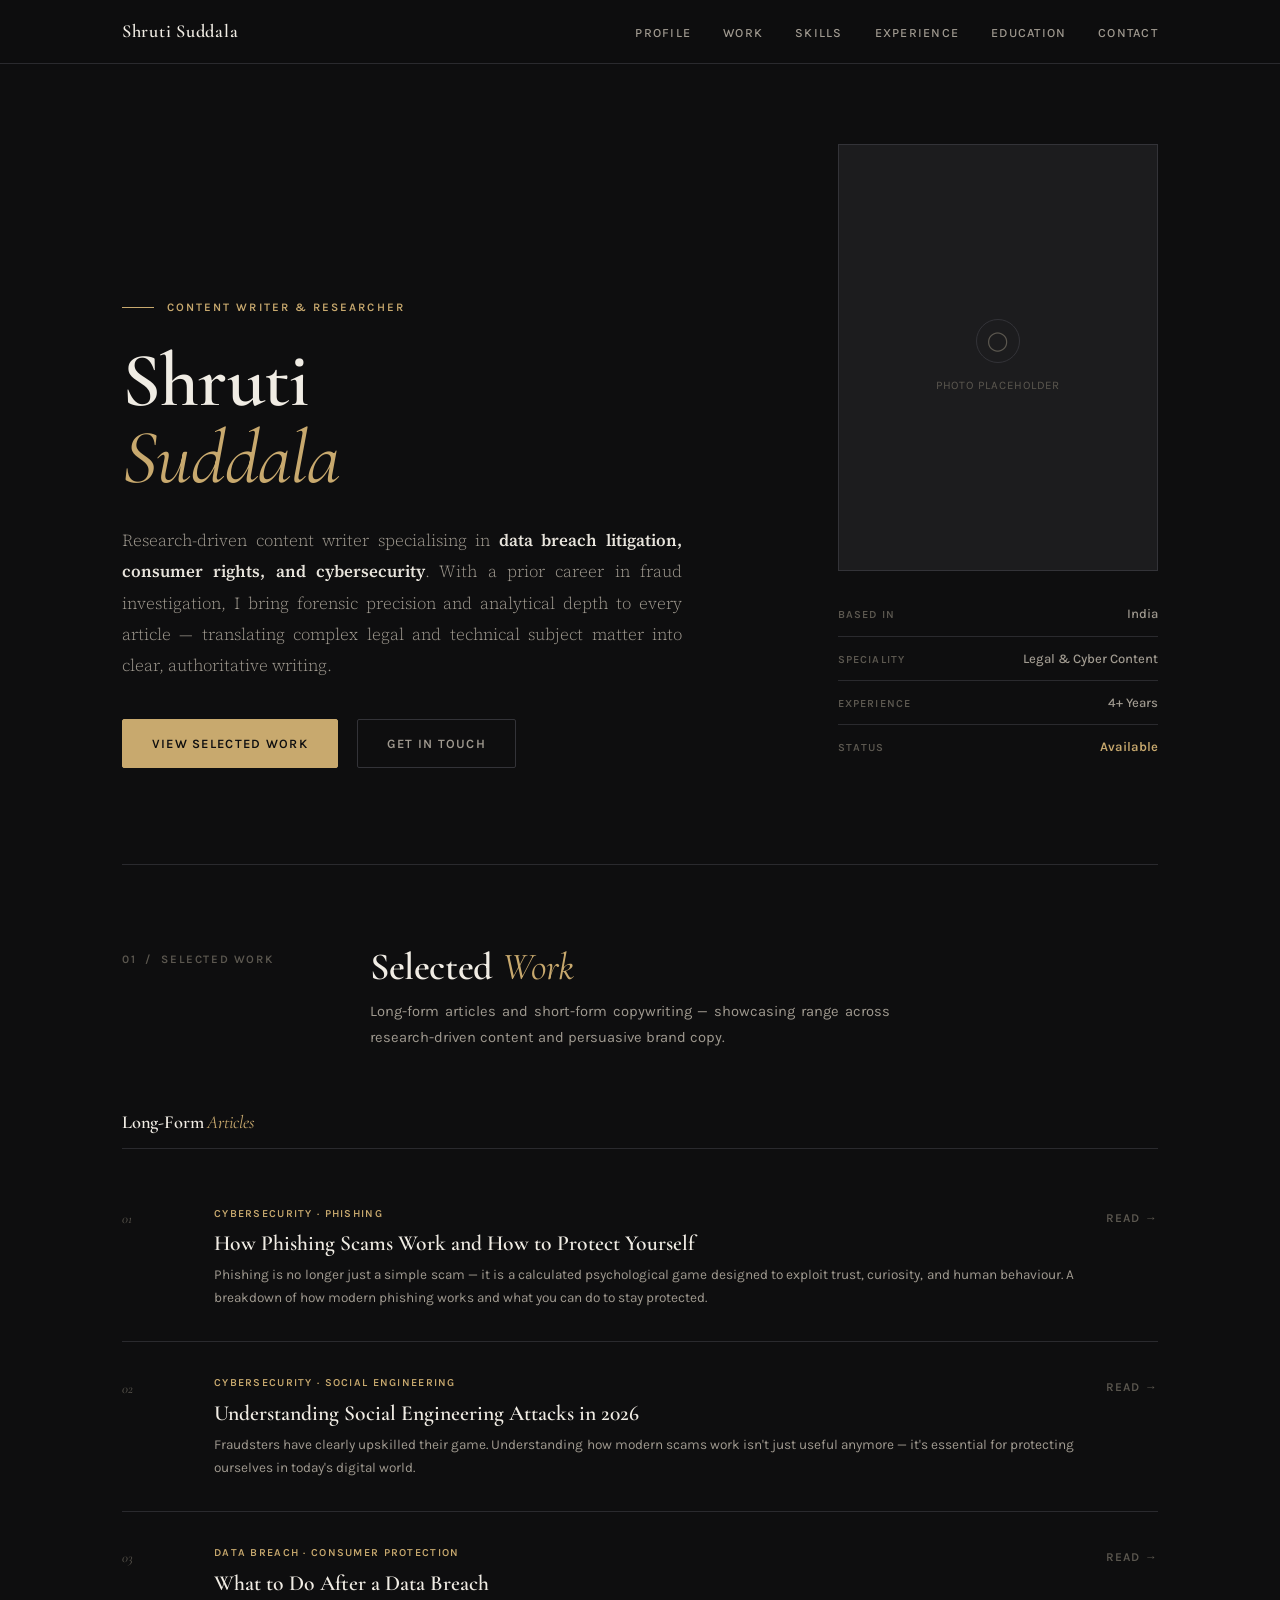
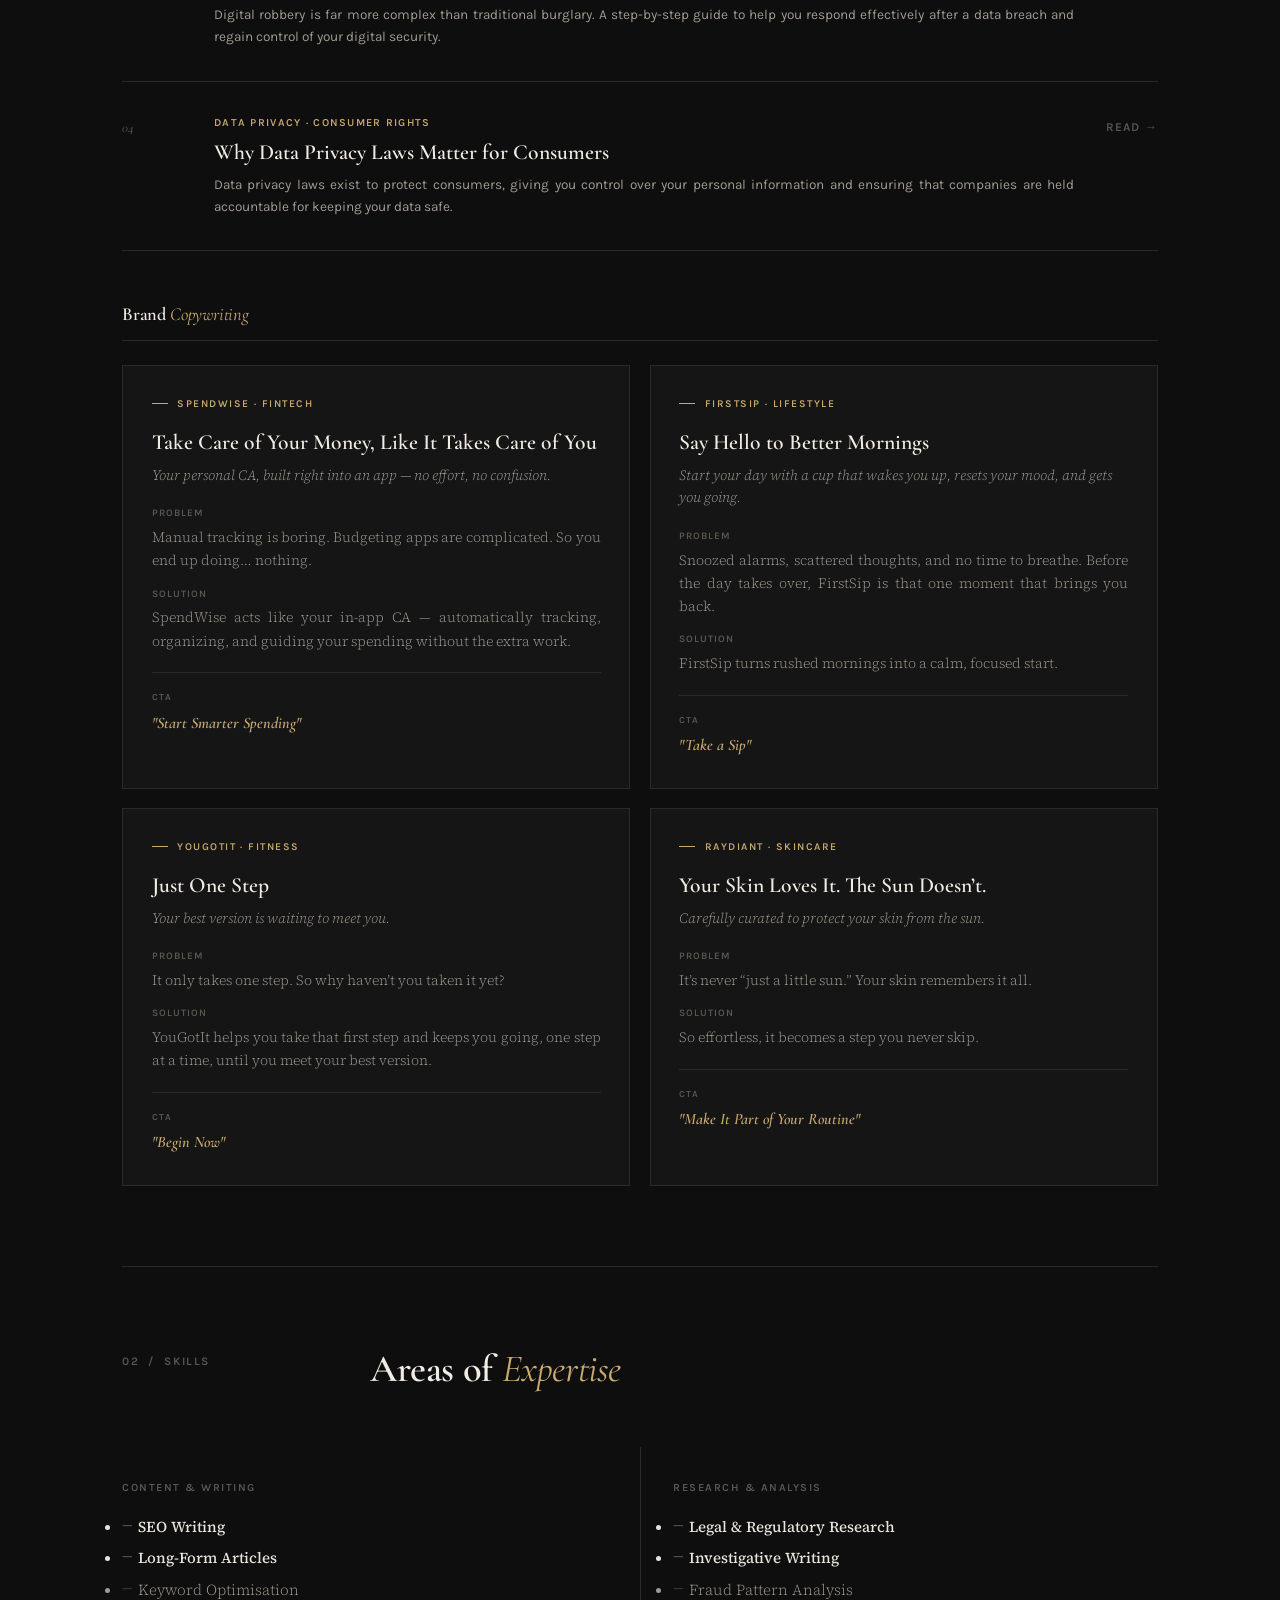
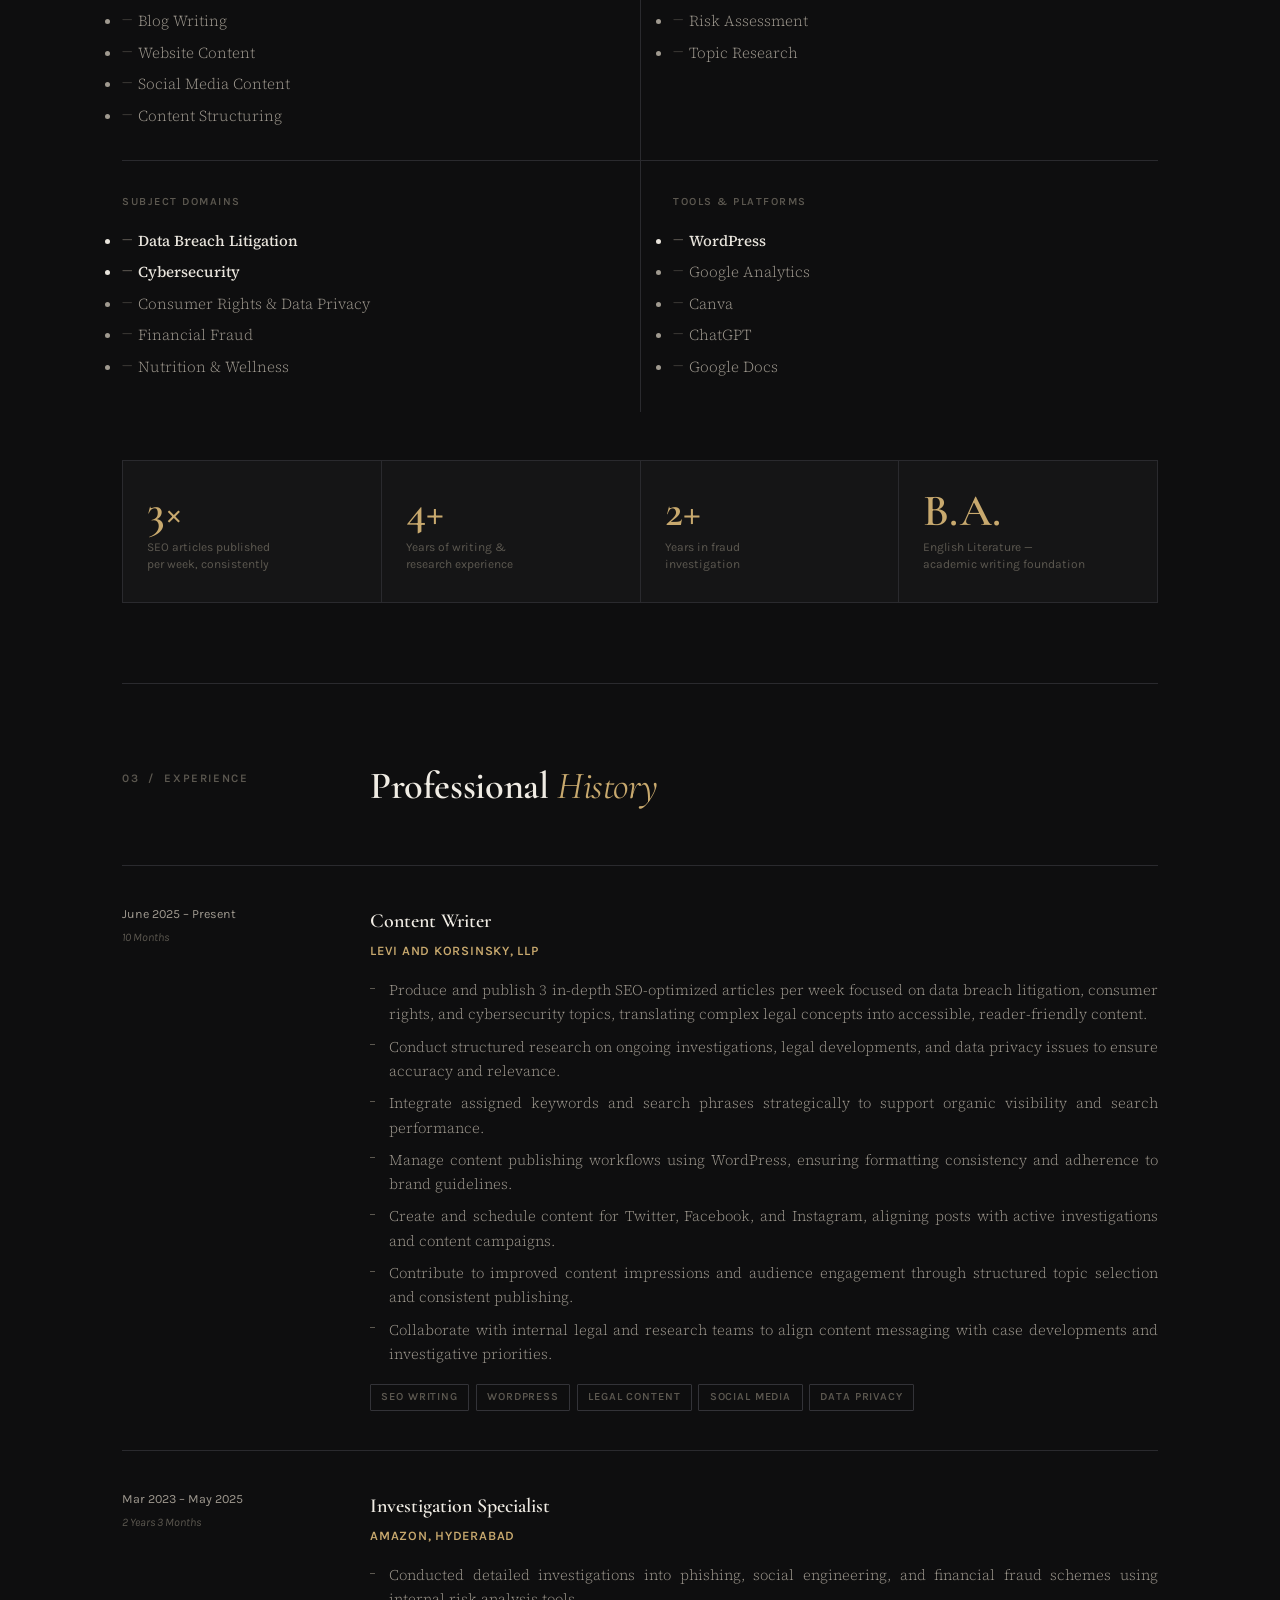
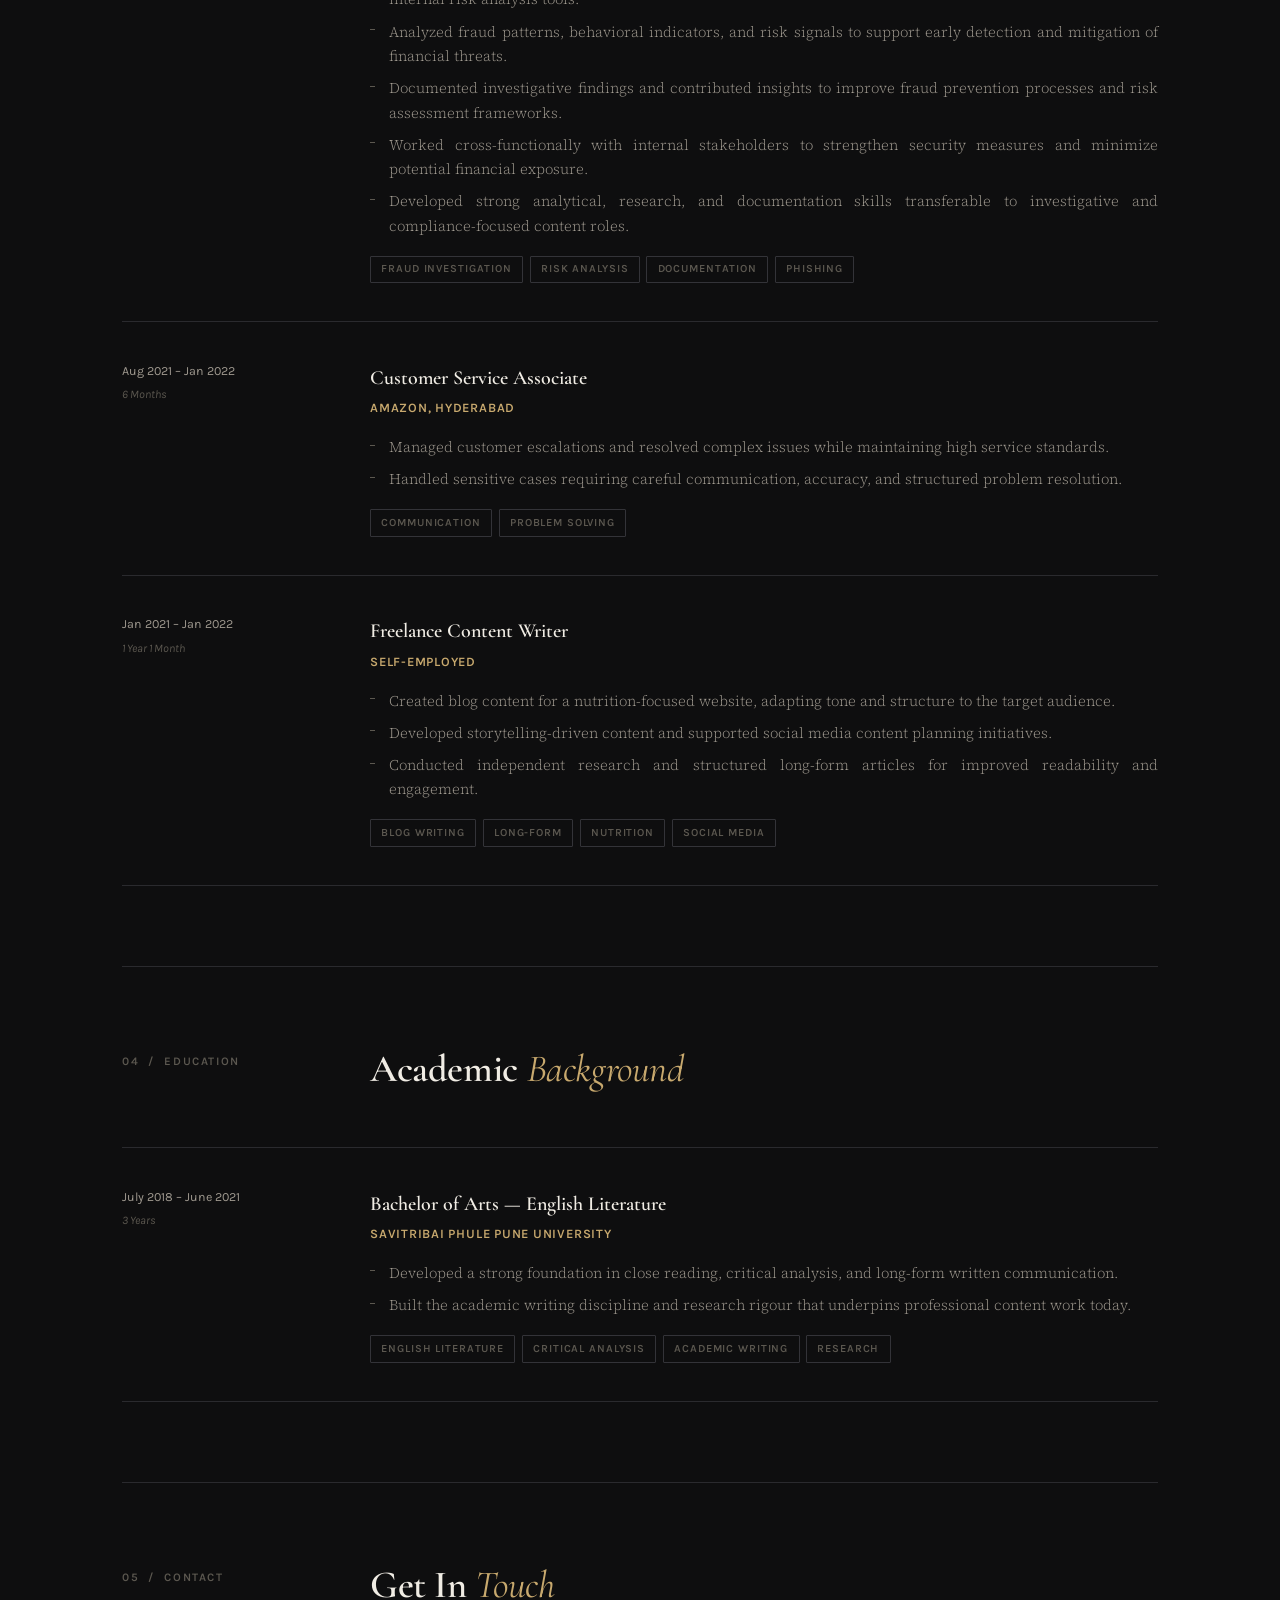
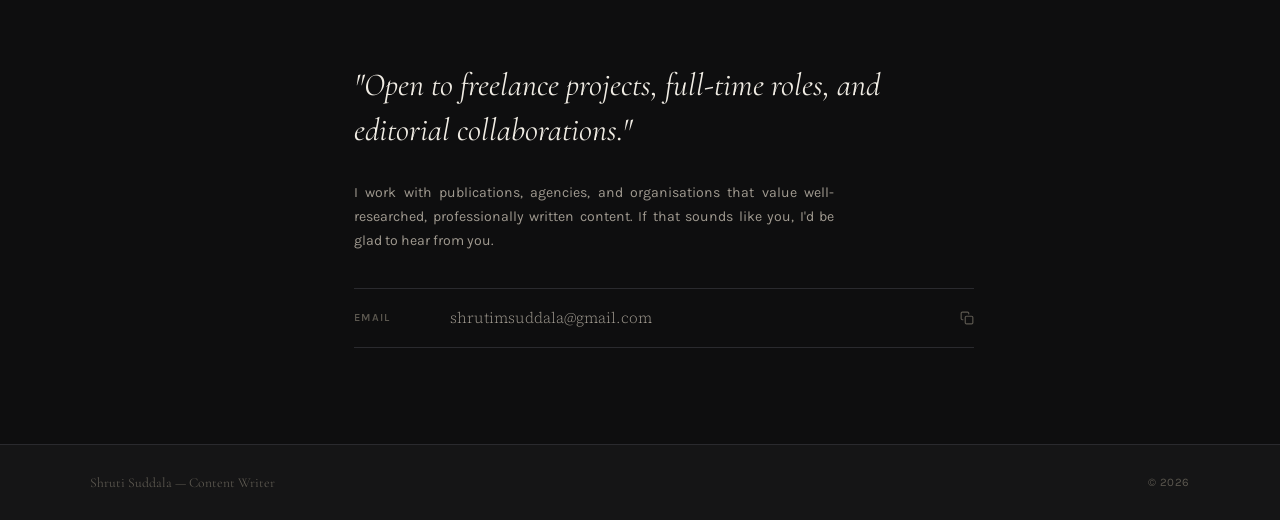
==== index.html @ 89ff1a02 "mobile version errors corrected!" ====
<!DOCTYPE html>
<html lang="en">
<head>
  <meta charset="UTF-8" />
  <meta name="viewport" content="width=device-width, initial-scale=1.0"/>
  <title>Shruti Suddala — Content Writer &amp; Researcher</title>
  <meta name="description" content="Portfolio of Shruti Suddala — research-driven content writer specialising in data breach litigation, consumer rights, and cybersecurity. SEO-optimised articles, investigative writing, and legal content."/>
  <meta property="og:title" content="Shruti Suddala — Content Writer &amp; Researcher"/>
  <meta property="og:description" content="Research-driven content writer specialising in data breach litigation, consumer rights, and cybersecurity. Explore published articles and professional experience."/>
  <meta property="og:type" content="website"/>
  <meta property="og:url" content="https://shrutimsuddala.github.io/"/>
  <meta name="twitter:card" content="summary"/>
  <meta name="twitter:title" content="Shruti Suddala — Content Writer &amp; Researcher"/>
  <meta name="twitter:description" content="Research-driven content writer specialising in data breach litigation, consumer rights, and cybersecurity."/>
  <link rel="icon" href="data:image/svg+xml,<svg xmlns='http://www.w3.org/2000/svg' viewBox='0 0 100 100'><text y='.9em' font-size='90'>S</text></svg>"/>
  <link href="https://fonts.googleapis.com/css2?family=Cormorant+Garamond:ital,wght@0,400;0,500;0,600;0,700;1,400;1,600&family=Source+Serif+4:ital,opsz,wght@0,8..60,300;0,8..60,400;0,8..60,600;1,8..60,300;1,8..60,400&family=Karla:wght@400;500;600&display=swap" rel="stylesheet"/>
  <style>
    :root {
      --bg:        #0e0e0f;
      --surface:   #151516;
      --surface2:  #1c1c1e;
      --rule:      #2a2a2e;
      --rule-lt:   #333338;
      --ink:       #e8e4dc;
      --ink-mid:   #a09a90;
      --ink-dim:   #5c5850;
      --white:     #f0ece4;
      --accent:    #c8a96e;
      --accent-dk: #3a2e1a;
    }

    *, *::before, *::after { box-sizing: border-box; margin: 0; padding: 0; }
    html { scroll-behavior: smooth; }

    body {
      font-family: 'Source Serif 4', Georgia, serif;
      background: var(--bg);
      color: var(--ink);
      line-height: 1.7;
      -webkit-font-smoothing: antialiased;
    }

    /* ── NAV ── */
    nav {
      position: fixed; top: 0; left: 0; right: 0; z-index: 100;
      background: rgba(14,14,15,0.94);
      backdrop-filter: blur(8px);
      border-bottom: 1px solid var(--rule);
    }
    .nav-inner {
      max-width: 1100px; margin: 0 auto;
      display: flex; justify-content: space-between; align-items: center;
      padding: 1rem 2rem;
    }
    .nav-logo {
      font-family: 'Cormorant Garamond', serif;
      font-size: 1.15rem; font-weight: 600; letter-spacing: 0.04em;
      color: var(--white); text-decoration: none;
    }
    .nav-links { display: flex; gap: 2rem; list-style: none; }
    .nav-links a {
      font-family: 'Karla', sans-serif;
      font-size: 0.78rem; font-weight: 500; letter-spacing: 0.1em;
      text-transform: uppercase; color: var(--ink-mid);
      text-decoration: none; transition: color 0.2s;
    }
    .nav-links a:hover { color: var(--accent); }

    /* ── HAMBURGER ── */
    .nav-hamburger {
      display: none;
      flex-direction: column; justify-content: center; gap: 5px;
      width: 36px; height: 36px; cursor: pointer;
      background: none; border: none; padding: 4px;
    }
    .nav-hamburger span {
      display: block; width: 22px; height: 1.5px;
      background: var(--ink-mid); transition: all 0.3s ease;
      transform-origin: center;
    }
    .nav-hamburger.open span:nth-child(1) { transform: translateY(6.5px) rotate(45deg); background: var(--accent); }
    .nav-hamburger.open span:nth-child(2) { opacity: 0; transform: scaleX(0); }
    .nav-hamburger.open span:nth-child(3) { transform: translateY(-6.5px) rotate(-45deg); background: var(--accent); }

    /* ── MOBILE MENU OVERLAY ── */
    .mobile-menu {
      display: none;
      position: fixed; top: 0; left: 0; right: 0; bottom: 0;
      z-index: 99;
      background: rgba(14,14,15,0.98);
      backdrop-filter: blur(12px);
      flex-direction: column; justify-content: center; align-items: center;
      gap: 0;
      opacity: 0; pointer-events: none;
      transition: opacity 0.3s ease;
    }
    .mobile-menu.open {
      opacity: 1; pointer-events: all;
    }
    .mobile-menu a {
      font-family: 'Cormorant Garamond', serif;
      font-size: 2.2rem; font-weight: 600; letter-spacing: -0.01em;
      color: var(--ink-mid); text-decoration: none;
      padding: 0.6rem 2rem;
      transition: color 0.2s;
      border-bottom: 1px solid var(--rule);
      width: 100%; text-align: center;
    }
    .mobile-menu a:first-child { border-top: 1px solid var(--rule); }
    .mobile-menu a em { font-style: italic; font-weight: 400; color: var(--accent); }
    .mobile-menu a:hover, .mobile-menu a:active { color: var(--white); }

    /* ── PAGE WRAP ── */
    .page-wrap { max-width: 1100px; margin: 0 auto; padding: 0 2rem; }

    /* ── HERO ── */
    #profile { padding: 9rem 0 6rem; border-bottom: 1px solid var(--rule); }
    .hero-grid {
      display: grid; grid-template-columns: 1fr 320px;
      gap: 5rem; align-items: end;
    }
    .hero-kicker {
      font-family: 'Karla', sans-serif;
      font-size: 0.72rem; font-weight: 600; letter-spacing: 0.18em;
      text-transform: uppercase; color: var(--accent);
      display: flex; align-items: center; gap: 0.8rem;
      margin-bottom: 1.6rem;
    }
    .hero-kicker::before {
      content: ''; display: block; width: 32px; height: 1px; background: var(--accent);
    }
    .hero-name {
      font-family: 'Cormorant Garamond', serif;
      font-size: clamp(3.2rem, 6vw, 6rem);
      font-weight: 600; line-height: 1.0; letter-spacing: -0.01em;
      color: var(--white); margin-bottom: 1.8rem;
    }
    .hero-name em { font-style: italic; font-weight: 400; color: var(--accent); }
    .hero-summary {
      font-size: 1.05rem; line-height: 1.85;
      color: var(--ink-mid); max-width: 560px;
      margin-bottom: 2.4rem; font-weight: 300;
      text-align: justify;
    }
    .hero-summary strong { font-weight: 600; color: var(--ink); }
    .hero-actions { display: flex; gap: 1.2rem; flex-wrap: wrap; }
    .btn {
      font-family: 'Karla', sans-serif;
      font-size: 0.8rem; font-weight: 600; letter-spacing: 0.1em;
      text-transform: uppercase; text-decoration: none;
      padding: 0.8rem 1.8rem; border-radius: 2px;
      transition: all 0.2s; display: inline-block;
    }
    .btn-primary { background: var(--accent); color: #0e0e0f; border: 1px solid var(--accent); }
    .btn-primary:hover { background: #d4b87a; border-color: #d4b87a; }
    .btn-ghost { background: transparent; color: var(--ink-mid); border: 1px solid var(--rule-lt); }
    .btn-ghost:hover { border-color: var(--ink-mid); color: var(--white); }

    /* Hero aside */
    .profile-photo-box {
      width: 100%; aspect-ratio: 3/4;
      background: var(--surface2); border: 1px solid var(--rule-lt);
      display: flex; flex-direction: column;
      align-items: center; justify-content: center; gap: 0.8rem;
      color: var(--ink-dim); font-family: 'Karla', sans-serif;
      font-size: 0.72rem; letter-spacing: 0.08em; text-transform: uppercase;
      margin-bottom: 1.4rem;
    }
    .photo-icon {
      width: 44px; height: 44px;
      border: 1px solid var(--rule-lt); border-radius: 50%;
      display: flex; align-items: center; justify-content: center;
      font-size: 1.2rem; color: var(--ink-dim);
    }
    .profile-meta { display: flex; flex-direction: column; }
    .meta-row {
      display: flex; justify-content: space-between; align-items: baseline; gap: 1rem;
      padding: 0.65rem 0; border-bottom: 1px solid var(--rule);
      font-family: 'Karla', sans-serif;
    }
    .meta-row:last-child { border-bottom: none; }
    .meta-label { font-size: 0.68rem; font-weight: 600; letter-spacing: 0.1em; text-transform: uppercase; color: var(--ink-dim); }
    .meta-value { font-size: 0.82rem; color: var(--ink-mid); font-weight: 500; }
    .meta-available { color: var(--accent); font-weight: 600; }

    /* ── SECTION COMMONS ── */
    .section-wrap { padding: 5rem 0; border-bottom: 1px solid var(--rule); }
    .section-header {
      display: grid; grid-template-columns: 200px 1fr;
      gap: 3rem; margin-bottom: 3.5rem;
    }
    .section-num {
      font-family: 'Karla', sans-serif;
      font-size: 0.72rem; font-weight: 600; letter-spacing: 0.14em;
      text-transform: uppercase; color: var(--ink-dim); padding-top: 0.3rem;
    }
    .section-title {
      font-family: 'Cormorant Garamond', serif;
      font-size: clamp(1.8rem, 3vw, 2.6rem);
      font-weight: 600; line-height: 1.15;
      color: var(--white); letter-spacing: -0.01em;
    }
    .section-title em { font-style: italic; font-weight: 400; color: var(--accent); }
    .section-intro {
      font-family: 'Karla', sans-serif;
      font-size: 0.92rem; color: var(--ink-mid);
      line-height: 1.75; max-width: 520px; margin-top: 0.6rem;
      text-align: justify;
    }

    /* ── ARTICLES ── */
    .articles-list { display: flex; flex-direction: column; }
    .article-item {
      display: grid; grid-template-columns: 60px 1fr auto;
      gap: 0 2rem; align-items: start;
      padding: 2rem 0; border-bottom: 1px solid var(--rule);
      text-decoration: none; color: inherit;
      position: relative;
    }
    .article-item::before {
      content: ''; position: absolute; left: -1rem; top: 0; bottom: 0; width: 2px;
      background: var(--accent); transform: scaleY(0); transform-origin: top;
      transition: transform 0.25s ease;
    }
    .article-item:hover::before { transform: scaleY(1); }
    .article-item:first-child { border-top: none; }
    .article-item:hover .article-title { color: var(--accent); }
    .article-num {
      font-family: 'Cormorant Garamond', serif;
      font-size: 0.85rem; color: var(--ink-dim); font-style: italic; padding-top: 0.15rem;
    }
    .article-tag {
      font-family: 'Karla', sans-serif;
      font-size: 0.67rem; font-weight: 600; letter-spacing: 0.12em;
      text-transform: uppercase; color: var(--accent); margin-bottom: 0.4rem;
    }
    .article-title {
      font-family: 'Cormorant Garamond', serif;
      font-size: 1.35rem; font-weight: 600; line-height: 1.3;
      color: var(--white); margin-bottom: 0.45rem; transition: color 0.2s;
    }
    .article-desc {
      font-family: 'Karla', sans-serif;
      font-size: 0.85rem; color: var(--ink-mid); line-height: 1.65;
      text-align: justify;
    }
    .article-cta {
      font-family: 'Karla', sans-serif;
      font-size: 0.75rem; font-weight: 600; letter-spacing: 0.08em;
      text-transform: uppercase; color: var(--ink-dim);
      white-space: nowrap; padding-top: 0.2rem;
      display: flex; align-items: center; gap: 0.3rem; transition: color 0.2s;
    }
    .article-item:hover .article-cta { color: var(--accent); }
    .article-cta::after { content: '→'; }

    /* ── WORK SUBSECTION ── */
    .work-subsection {
      margin-bottom: 3rem;
    }
    .work-subsection:last-child { margin-bottom: 0; }
    .work-sub-label {
      font-family: 'Cormorant Garamond', serif;
      font-size: 1.15rem; font-weight: 600;
      color: var(--white); letter-spacing: -0.01em;
      margin-bottom: 1.5rem;
      padding-bottom: 0.6rem;
      border-bottom: 1px solid var(--rule);
    }
    .work-sub-label em { font-style: italic; font-weight: 400; color: var(--accent); }

    /* ── COPYWRITING CARDS ── */
    .copy-grid {
      display: grid; grid-template-columns: 1fr 1fr;
      gap: 1.2rem;
    }
    .copy-card {
      background: var(--surface); border: 1px solid var(--rule);
      padding: 1.8rem; position: relative;
      transition: border-color 0.25s, background 0.25s;
    }
    .copy-card:hover { border-color: var(--rule-lt); background: var(--surface2); }
    .copy-card-brand {
      font-family: 'Karla', sans-serif;
      font-size: 0.65rem; font-weight: 600; letter-spacing: 0.14em;
      text-transform: uppercase; color: var(--accent);
      margin-bottom: 1rem;
      display: flex; align-items: center; gap: 0.6rem;
    }
    .copy-card-brand::before {
      content: ''; width: 16px; height: 1px; background: var(--accent);
    }
    .copy-card-headline {
      font-family: 'Cormorant Garamond', serif;
      font-size: 1.35rem; font-weight: 600; line-height: 1.25;
      color: var(--white); margin-bottom: 0.5rem;
    }
    .copy-card-sub {
      font-family: 'Source Serif 4', serif;
      font-size: 0.88rem; font-weight: 300; font-style: italic;
      color: var(--ink-mid); line-height: 1.6; margin-bottom: 1.2rem;
    }
    .copy-card-section {
      margin-bottom: 0.8rem;
    }
    .copy-card-section:last-of-type { margin-bottom: 0; }
    .copy-card-label {
      font-family: 'Karla', sans-serif;
      font-size: 0.62rem; font-weight: 600; letter-spacing: 0.1em;
      text-transform: uppercase; color: var(--ink-dim);
      margin-bottom: 0.25rem;
    }
    .copy-card-text {
      font-family: 'Source Serif 4', serif;
      font-size: 0.88rem; font-weight: 300; color: var(--ink-mid);
      line-height: 1.65; text-align: justify;
    }
    .copy-card-cta {
      margin-top: 1.2rem; padding-top: 1rem;
      border-top: 1px solid var(--rule);
    }
    .copy-card-cta-label {
      font-family: 'Karla', sans-serif;
      font-size: 0.58rem; font-weight: 600; letter-spacing: 0.1em;
      text-transform: uppercase; color: var(--ink-dim);
      margin-bottom: 0.3rem;
    }
    .copy-card-cta-text {
      font-family: 'Cormorant Garamond', serif;
      font-size: 1rem; font-weight: 600; font-style: italic;
      color: var(--accent);
    }
    @media (max-width: 860px) {
      .copy-grid { grid-template-columns: 1fr; }
    }

    /* ── SKILLS ── */
    .skills-grid { display: grid; grid-template-columns: repeat(2, 1fr); gap: 0; }
    .skill-block { padding: 2rem 2rem 2rem 0; border-bottom: 1px solid var(--rule); }
    .skill-block:nth-child(2n) { padding-left: 2rem; padding-right: 0; border-left: 1px solid var(--rule); }
    .skill-block:nth-last-child(-n+2) { border-bottom: none; }
    .skill-block-title {
      font-family: 'Karla', sans-serif;
      font-size: 0.68rem; font-weight: 600; letter-spacing: 0.14em;
      text-transform: uppercase; color: var(--ink-dim); margin-bottom: 1rem;
    }
    .skill-list { display: flex; flex-direction: column; gap: 0.35rem; }
    .skill-item {
      font-family: 'Source Serif 4', serif;
      font-size: 0.95rem; color: var(--ink-mid);
      font-weight: 300; padding-left: 1rem; position: relative;
    }
    .skill-item::before {
      content: '—'; position: absolute; left: 0; color: var(--ink-dim); font-size: 0.8rem;
    }
    .skill-item.featured { font-weight: 500; color: var(--ink); }

    /* Stats */
    .stats-row {
      display: grid; grid-template-columns: repeat(4, 1fr);
      border-top: 1px solid var(--rule); border-left: 1px solid var(--rule);
      margin-top: 3rem;
    }
    .stat-cell {
      padding: 1.8rem 1.5rem;
      border-right: 1px solid var(--rule); border-bottom: 1px solid var(--rule);
      background: var(--surface); transition: background 0.2s;
    }
    .stat-cell:hover { background: var(--surface2); }
    .stat-figure {
      font-family: 'Cormorant Garamond', serif;
      font-size: 2.8rem; font-weight: 600; line-height: 1;
      color: var(--accent); margin-bottom: 0.3rem;
    }
    .stat-label { font-family: 'Karla', sans-serif; font-size: 0.75rem; color: var(--ink-dim); line-height: 1.45; }

    /* ── EXPERIENCE & EDUCATION shared ── */
    .exp-list { display: flex; flex-direction: column; }
    .exp-item {
      display: grid; grid-template-columns: 200px 1fr;
      gap: 3rem; padding: 2.4rem 0; border-bottom: 1px solid var(--rule);
    }
    .exp-item:first-child { border-top: 1px solid var(--rule); }
    .exp-period { font-family: 'Karla', sans-serif; font-size: 0.78rem; color: var(--ink-mid); margin-bottom: 0.2rem; }
    .exp-duration { font-family: 'Karla', sans-serif; font-size: 0.72rem; color: var(--ink-dim); font-style: italic; }
    .exp-role {
      font-family: 'Cormorant Garamond', serif;
      font-size: 1.25rem; font-weight: 600; color: var(--white); margin-bottom: 0.15rem;
    }
    .exp-org {
      font-family: 'Karla', sans-serif;
      font-size: 0.8rem; font-weight: 600; letter-spacing: 0.06em;
      color: var(--accent); text-transform: uppercase; margin-bottom: 1rem;
    }
    .exp-points { display: flex; flex-direction: column; gap: 0.5rem; margin-bottom: 1.1rem; }
    .exp-points li {
      font-family: 'Source Serif 4', serif;
      font-size: 0.92rem; color: var(--ink-mid); font-weight: 300; line-height: 1.65;
      text-align: justify;
      list-style: none; padding-left: 1.2rem; position: relative;
    }
    .exp-points li::before {
      content: ''; position: absolute; left: 0; top: 0.65em;
      width: 5px; height: 1px; background: var(--ink-dim);
    }
    .exp-chips { display: flex; flex-wrap: wrap; gap: 0.4rem; }
    .chip {
      font-family: 'Karla', sans-serif;
      font-size: 0.68rem; font-weight: 600; letter-spacing: 0.08em;
      text-transform: uppercase; color: var(--ink-dim);
      padding: 0.22rem 0.65rem; border: 1px solid var(--rule-lt); border-radius: 1px;
      transition: border-color 0.2s, color 0.2s;
    }
    .chip:hover { border-color: var(--accent); color: var(--accent); }

    /* ── CONTACT ── */
    .contact-body { max-width: 640px; }
    .contact-statement {
      font-family: 'Cormorant Garamond', serif;
      font-size: clamp(1.5rem, 2.5vw, 2.1rem);
      font-weight: 400; font-style: italic;
      line-height: 1.4; color: var(--white); margin-bottom: 1.8rem;
    }
    .contact-note {
      font-family: 'Karla', sans-serif;
      font-size: 0.88rem; color: var(--ink-mid);
      line-height: 1.7; margin-bottom: 2.2rem; max-width: 480px;
      text-align: justify;
    }
    .contact-links { display: flex; flex-direction: column; }
    .contact-link-row {
      display: flex; justify-content: space-between; align-items: center;
      padding: 1rem 0; border-bottom: 1px solid var(--rule);
      text-decoration: none; color: var(--ink); transition: color 0.15s;
    }
    .contact-link-row:first-child { border-top: 1px solid var(--rule); }
    .contact-link-row:hover { color: var(--accent); }
    .contact-link-label {
      font-family: 'Karla', sans-serif;
      font-size: 0.68rem; font-weight: 600; letter-spacing: 0.12em;
      text-transform: uppercase; color: var(--ink-dim); width: 80px; flex-shrink: 0;
    }
    .contact-link-value {
      font-family: 'Source Serif 4', serif;
      font-size: 0.95rem; font-weight: 300; flex: 1; padding-left: 1rem;
      color: var(--ink-mid); transition: color 0.2s;
    }
    .contact-link-row:hover .contact-link-value { color: var(--accent); }
    .contact-link-arrow { font-size: 0.8rem; color: var(--ink-dim); transition: transform 0.2s, color 0.2s; }
    .contact-link-row:hover .contact-link-arrow { transform: translateX(4px); color: var(--accent); }

    /* Copy email button */
    .contact-copy-row {
      cursor: pointer; user-select: none; position: relative;
    }
    .copy-icon {
      color: var(--ink-dim); display: flex; align-items: center;
      transition: color 0.2s;
    }
    .contact-copy-row:hover .copy-icon { color: var(--accent); }
    .copy-confirm {
      position: absolute; right: 0;
      font-family: 'Karla', sans-serif;
      font-size: 0.72rem; font-weight: 600; letter-spacing: 0.08em;
      color: var(--accent); opacity: 0;
      transition: opacity 0.2s;
      pointer-events: none;
    }
    .copy-confirm.show { opacity: 1; }

    /* ── FOOTER ── */
    footer { border-top: 1px solid var(--rule); padding: 1.6rem 2rem; background: var(--surface); }
    .footer-inner {
      max-width: 1100px; margin: 0 auto;
      display: flex; justify-content: space-between; align-items: center;
    }
    .footer-name { font-family: 'Cormorant Garamond', serif; font-size: 0.85rem; color: var(--ink-dim); }
    .footer-copy { font-family: 'Karla', sans-serif; font-size: 0.72rem; color: var(--ink-dim); letter-spacing: 0.05em; }

    /* ── SCROLL REVEAL ── */
    .reveal { opacity: 1; transform: none; transition: opacity 0.65s ease, transform 0.65s ease; }
    .reveal.will-animate { opacity: 0; transform: translateY(16px); }
    .reveal.will-animate.visible { opacity: 1; transform: none; }

    /* ── RESPONSIVE ── */
    @media (max-width: 860px) {
      .hero-grid { grid-template-columns: 1fr; gap: 2.5rem; }
      .hero-aside { display: grid; grid-template-columns: 160px 1fr; gap: 1.5rem; align-items: start; }
      .profile-photo-box { aspect-ratio: 1/1; }
      .section-header, .exp-item { grid-template-columns: 1fr; gap: 0.5rem; }
      .section-header { margin-bottom: 2rem; }
      .skills-grid { grid-template-columns: 1fr; }
      .skill-block:nth-child(2n) { padding-left: 0; border-left: none; }
      .skill-block:nth-last-child(-n+2) { border-bottom: 1px solid var(--rule); }
      .skill-block:last-child { border-bottom: none; }
      .stats-row { grid-template-columns: 1fr 1fr; }
      .article-item { grid-template-columns: 44px 1fr; }
      .article-cta { display: none; }
    }
    @media (max-width: 600px) {
      .nav-links { display: none; }
      .nav-hamburger { display: flex; }
      .mobile-menu { display: flex; }
      .nav-inner { padding: 1rem 1.2rem; }
      .page-wrap { padding: 0 1.2rem; }
      .stats-row { grid-template-columns: 1fr 1fr; }
      .contact-wrap-indent { margin-left: 0 !important; }
    }
  </style>
</head>
<body>

<!-- MOBILE MENU OVERLAY -->
<div class="mobile-menu" id="mobileMenu">
  <a href="#profile" onclick="closeMenu()">Profile</a>
  <a href="#work" onclick="closeMenu()">Work</a>
  <a href="#skills" onclick="closeMenu()">Skills</a>
  <a href="#experience" onclick="closeMenu()">Experience</a>
  <a href="#education" onclick="closeMenu()">Education</a>
  <a href="#contact" onclick="closeMenu()">Contact</a>
</div>

<!-- NAV -->
<nav>
  <div class="nav-inner">
    <a href="#profile" class="nav-logo">Shruti Suddala</a>
    <ul class="nav-links">
      <li><a href="#profile">Profile</a></li>
      <li><a href="#work">Work</a></li>
      <li><a href="#skills">Skills</a></li>
      <li><a href="#experience">Experience</a></li>
      <li><a href="#education">Education</a></li>
      <li><a href="#contact">Contact</a></li>
    </ul>
    <button class="nav-hamburger" id="hamburger" onclick="toggleMenu()" aria-label="Menu">
      <span></span>
      <span></span>
      <span></span>
    </button>
  </div>
</nav>

<div class="page-wrap">

  <!-- 01 PROFILE -->
  <section id="profile" class="section-wrap" style="padding-top: 9rem;">
    <div class="hero-grid">
      <div class="hero-text">
        <div class="hero-kicker">Content Writer &amp; Researcher</div>
        <h1 class="hero-name">Shruti<br><em>Suddala</em></h1>
        <p class="hero-summary">
          Research-driven content writer specialising in <strong>data breach litigation,
          consumer rights, and cybersecurity</strong>. With a prior career in fraud
          investigation, I bring forensic precision and analytical depth to every article —
          translating complex legal and technical subject matter into clear, authoritative writing.
        </p>
        <div class="hero-actions">
          <a href="#work" class="btn btn-primary">View Selected Work</a>
          <a href="#contact" class="btn btn-ghost">Get In Touch</a>
        </div>
      </div>

      <div class="hero-aside reveal">
        <div class="profile-photo-box">
          <div class="photo-icon">◯</div>
          <span>Photo Placeholder</span>
        </div>
        <div class="profile-meta">
          <div class="meta-row">
            <span class="meta-label">Based in</span>
            <span class="meta-value">India</span>
          </div>
          <div class="meta-row">
            <span class="meta-label">Speciality</span>
            <span class="meta-value">Legal &amp; Cyber Content</span>
          </div>
          <div class="meta-row">
            <span class="meta-label">Experience</span>
            <span class="meta-value">4+ Years</span>
          </div>
          <div class="meta-row">
            <span class="meta-label">Status</span>
            <span class="meta-value meta-available">Available</span>
          </div>
        </div>
      </div>
    </div>
  </section>

  <!-- 01 SELECTED WORK -->
  <section id="work" class="section-wrap">
    <div class="section-header">
      <div class="section-num">01 &nbsp;/&nbsp; Selected Work</div>
      <div>
        <h2 class="section-title">Selected <em>Work</em></h2>
        <p class="section-intro">Long-form articles and short-form copywriting — showcasing range across research-driven content and persuasive brand copy.</p>
      </div>
    </div>

    <!-- ARTICLES SUBSECTION -->
    <div class="work-subsection">
      <div class="work-sub-label">Long-Form <em>Articles</em></div>
      <div class="articles-list">

        <a href="articles/how-phishing-scams-work.html" class="article-item reveal">
          <div class="article-num">01</div>
          <div class="article-body">
            <div class="article-tag">Cybersecurity · Phishing</div>
            <div class="article-title">How Phishing Scams Work and How to Protect Yourself</div>
            <div class="article-desc">Phishing is no longer just a simple scam — it is a calculated psychological game designed to exploit trust, curiosity, and human behaviour. A breakdown of how modern phishing works and what you can do to stay protected.</div>
          </div>
          <div class="article-cta">Read</div>
        </a>

        <a href="articles/social-engineering-attacks-2026.html" class="article-item reveal">
          <div class="article-num">02</div>
          <div class="article-body">
            <div class="article-tag">Cybersecurity · Social Engineering</div>
            <div class="article-title">Understanding Social Engineering Attacks in 2026</div>
            <div class="article-desc">Fraudsters have clearly upskilled their game. Understanding how modern scams work isn't just useful anymore — it's essential for protecting ourselves in today's digital world.</div>
          </div>
          <div class="article-cta">Read</div>
        </a>

        <a href="articles/what-to-do-after-data-breach.html" class="article-item reveal">
          <div class="article-num">03</div>
          <div class="article-body">
            <div class="article-tag">Data Breach · Consumer Protection</div>
            <div class="article-title">What to Do After a Data Breach</div>
            <div class="article-desc">Digital robbery is far more complex than traditional burglary. A step-by-step guide to help you respond effectively after a data breach and regain control of your digital security.</div>
          </div>
          <div class="article-cta">Read</div>
        </a>

        <a href="articles/why-data-privacy-laws-matter.html" class="article-item reveal">
          <div class="article-num">04</div>
          <div class="article-body">
            <div class="article-tag">Data Privacy · Consumer Rights</div>
            <div class="article-title">Why Data Privacy Laws Matter for Consumers</div>
            <div class="article-desc">Data privacy laws exist to protect consumers, giving you control over your personal information and ensuring that companies are held accountable for keeping your data safe.</div>
          </div>
          <div class="article-cta">Read</div>
        </a>

      </div>
    </div>

    <!-- COPYWRITING SUBSECTION -->
    <div class="work-subsection">
      <div class="work-sub-label">Brand <em>Copywriting</em></div>
      <div class="copy-grid reveal">

        <div class="copy-card">
          <div class="copy-card-brand">SpendWise · Fintech</div>
          <div class="copy-card-headline">Take Care of Your Money, Like It Takes Care of You</div>
          <div class="copy-card-sub">Your personal CA, built right into an app — no effort, no confusion.</div>
          <div class="copy-card-section">
            <div class="copy-card-label">Problem</div>
            <div class="copy-card-text">Manual tracking is boring. Budgeting apps are complicated. So you end up doing&hellip; nothing.</div>
          </div>
          <div class="copy-card-section">
            <div class="copy-card-label">Solution</div>
            <div class="copy-card-text">SpendWise acts like your in-app CA — automatically tracking, organizing, and guiding your spending without the extra work.</div>
          </div>
          <div class="copy-card-cta">
            <div class="copy-card-cta-label">CTA</div>
            <div class="copy-card-cta-text">"Start Smarter Spending"</div>
          </div>
        </div>

        <div class="copy-card">
          <div class="copy-card-brand">FirstSip · Lifestyle</div>
          <div class="copy-card-headline">Say Hello to Better Mornings</div>
          <div class="copy-card-sub">Start your day with a cup that wakes you up, resets your mood, and gets you going.</div>
          <div class="copy-card-section">
            <div class="copy-card-label">Problem</div>
            <div class="copy-card-text">Snoozed alarms, scattered thoughts, and no time to breathe. Before the day takes over, FirstSip is that one moment that brings you back.</div>
          </div>
          <div class="copy-card-section">
            <div class="copy-card-label">Solution</div>
            <div class="copy-card-text">FirstSip turns rushed mornings into a calm, focused start.</div>
          </div>
          <div class="copy-card-cta">
            <div class="copy-card-cta-label">CTA</div>
            <div class="copy-card-cta-text">"Take a Sip"</div>
          </div>
        </div>

        <div class="copy-card">
          <div class="copy-card-brand">YouGotIt · Fitness</div>
          <div class="copy-card-headline">Just One Step</div>
          <div class="copy-card-sub">Your best version is waiting to meet you.</div>
          <div class="copy-card-section">
            <div class="copy-card-label">Problem</div>
            <div class="copy-card-text">It only takes one step. So why haven&rsquo;t you taken it yet?</div>
          </div>
          <div class="copy-card-section">
            <div class="copy-card-label">Solution</div>
            <div class="copy-card-text">YouGotIt helps you take that first step and keeps you going, one step at a time, until you meet your best version.</div>
          </div>
          <div class="copy-card-cta">
            <div class="copy-card-cta-label">CTA</div>
            <div class="copy-card-cta-text">"Begin Now"</div>
          </div>
        </div>

        <div class="copy-card">
          <div class="copy-card-brand">Raydiant · Skincare</div>
          <div class="copy-card-headline">Your Skin Loves It. The Sun Doesn&rsquo;t.</div>
          <div class="copy-card-sub">Carefully curated to protect your skin from the sun.</div>
          <div class="copy-card-section">
            <div class="copy-card-label">Problem</div>
            <div class="copy-card-text">It&rsquo;s never &ldquo;just a little sun.&rdquo; Your skin remembers it all.</div>
          </div>
          <div class="copy-card-section">
            <div class="copy-card-label">Solution</div>
            <div class="copy-card-text">So effortless, it becomes a step you never skip.</div>
          </div>
          <div class="copy-card-cta">
            <div class="copy-card-cta-label">CTA</div>
            <div class="copy-card-cta-text">"Make It Part of Your Routine"</div>
          </div>
        </div>

      </div>
    </div>

  </section>

  <!-- 02 SKILLS -->
  <section id="skills" class="section-wrap">
    <div class="section-header">
      <div class="section-num">02 &nbsp;/&nbsp; Skills</div>
      <div>
        <h2 class="section-title">Areas of <em>Expertise</em></h2>
      </div>
    </div>

    <div class="skills-grid reveal">
      <div class="skill-block">
        <div class="skill-block-title">Content &amp; Writing</div>
        <ul class="skill-list">
          <li class="skill-item featured">SEO Writing</li>
          <li class="skill-item featured">Long-Form Articles</li>
          <li class="skill-item">Keyword Optimisation</li>
          <li class="skill-item">Blog Writing</li>
          <li class="skill-item">Website Content</li>
          <li class="skill-item">Social Media Content</li>
          <li class="skill-item">Content Structuring</li>
        </ul>
      </div>
      <div class="skill-block">
        <div class="skill-block-title">Research &amp; Analysis</div>
        <ul class="skill-list">
          <li class="skill-item featured">Legal &amp; Regulatory Research</li>
          <li class="skill-item featured">Investigative Writing</li>
          <li class="skill-item">Fraud Pattern Analysis</li>
          <li class="skill-item">Risk Assessment</li>
          <li class="skill-item">Topic Research</li>
        </ul>
      </div>
      <div class="skill-block">
        <div class="skill-block-title">Subject Domains</div>
        <ul class="skill-list">
          <li class="skill-item featured">Data Breach Litigation</li>
          <li class="skill-item featured">Cybersecurity</li>
          <li class="skill-item">Consumer Rights &amp; Data Privacy</li>
          <li class="skill-item">Financial Fraud</li>
          <li class="skill-item">Nutrition &amp; Wellness</li>
        </ul>
      </div>
      <div class="skill-block">
        <div class="skill-block-title">Tools &amp; Platforms</div>
        <ul class="skill-list">
          <li class="skill-item featured">WordPress</li>
          <li class="skill-item">Google Analytics</li>
          <li class="skill-item">Canva</li>
          <li class="skill-item">ChatGPT</li>
          <li class="skill-item">Google Docs</li>
        </ul>
      </div>
    </div>

    <div class="stats-row reveal">
      <div class="stat-cell">
        <div class="stat-figure">3×</div>
        <div class="stat-label">SEO articles published<br>per week, consistently</div>
      </div>
      <div class="stat-cell">
        <div class="stat-figure">4+</div>
        <div class="stat-label">Years of writing &amp;<br>research experience</div>
      </div>
      <div class="stat-cell">
        <div class="stat-figure">2+</div>
        <div class="stat-label">Years in fraud<br>investigation</div>
      </div>
      <div class="stat-cell">
        <div class="stat-figure">B.A.</div>
        <div class="stat-label">English Literature —<br>academic writing foundation</div>
      </div>
    </div>
  </section>

  <!-- 03 EXPERIENCE -->
  <section id="experience" class="section-wrap">
    <div class="section-header">
      <div class="section-num">03 &nbsp;/&nbsp; Experience</div>
      <div>
        <h2 class="section-title">Professional <em>History</em></h2>
      </div>
    </div>

    <div class="exp-list">

      <div class="exp-item reveal">
        <div class="exp-left">
          <div class="exp-period">June 2025 – Present</div>
          <div class="exp-duration">10 Months</div>
        </div>
        <div class="exp-right">
          <div class="exp-role">Content Writer</div>
          <div class="exp-org">Levi and Korsinsky, LLP</div>
          <ul class="exp-points">
            <li>Produce and publish 3 in-depth SEO-optimized articles per week focused on data breach litigation, consumer rights, and cybersecurity topics, translating complex legal concepts into accessible, reader-friendly content.</li>
            <li>Conduct structured research on ongoing investigations, legal developments, and data privacy issues to ensure accuracy and relevance.</li>
            <li>Integrate assigned keywords and search phrases strategically to support organic visibility and search performance.</li>
            <li>Manage content publishing workflows using WordPress, ensuring formatting consistency and adherence to brand guidelines.</li>
            <li>Create and schedule content for Twitter, Facebook, and Instagram, aligning posts with active investigations and content campaigns.</li>
            <li>Contribute to improved content impressions and audience engagement through structured topic selection and consistent publishing.</li>
            <li>Collaborate with internal legal and research teams to align content messaging with case developments and investigative priorities.</li>
          </ul>
          <div class="exp-chips">
            <span class="chip">SEO Writing</span>
            <span class="chip">WordPress</span>
            <span class="chip">Legal Content</span>
            <span class="chip">Social Media</span>
            <span class="chip">Data Privacy</span>
          </div>
        </div>
      </div>

      <div class="exp-item reveal">
        <div class="exp-left">
          <div class="exp-period">Mar 2023 – May 2025</div>
          <div class="exp-duration">2 Years 3 Months</div>
        </div>
        <div class="exp-right">
          <div class="exp-role">Investigation Specialist</div>
          <div class="exp-org">Amazon, Hyderabad</div>
          <ul class="exp-points">
            <li>Conducted detailed investigations into phishing, social engineering, and financial fraud schemes using internal risk analysis tools.</li>
            <li>Analyzed fraud patterns, behavioral indicators, and risk signals to support early detection and mitigation of financial threats.</li>
            <li>Documented investigative findings and contributed insights to improve fraud prevention processes and risk assessment frameworks.</li>
            <li>Worked cross-functionally with internal stakeholders to strengthen security measures and minimize potential financial exposure.</li>
            <li>Developed strong analytical, research, and documentation skills transferable to investigative and compliance-focused content roles.</li>
          </ul>
          <div class="exp-chips">
            <span class="chip">Fraud Investigation</span>
            <span class="chip">Risk Analysis</span>
            <span class="chip">Documentation</span>
            <span class="chip">Phishing</span>
          </div>
        </div>
      </div>

      <div class="exp-item reveal">
        <div class="exp-left">
          <div class="exp-period">Aug 2021 – Jan 2022</div>
          <div class="exp-duration">6 Months</div>
        </div>
        <div class="exp-right">
          <div class="exp-role">Customer Service Associate</div>
          <div class="exp-org">Amazon, Hyderabad</div>
          <ul class="exp-points">
            <li>Managed customer escalations and resolved complex issues while maintaining high service standards.</li>
            <li>Handled sensitive cases requiring careful communication, accuracy, and structured problem resolution.</li>
          </ul>
          <div class="exp-chips">
            <span class="chip">Communication</span>
            <span class="chip">Problem Solving</span>
          </div>
        </div>
      </div>

      <div class="exp-item reveal">
        <div class="exp-left">
          <div class="exp-period">Jan 2021 – Jan 2022</div>
          <div class="exp-duration">1 Year 1 Month</div>
        </div>
        <div class="exp-right">
          <div class="exp-role">Freelance Content Writer</div>
          <div class="exp-org">Self-Employed</div>
          <ul class="exp-points">
            <li>Created blog content for a nutrition-focused website, adapting tone and structure to the target audience.</li>
            <li>Developed storytelling-driven content and supported social media content planning initiatives.</li>
            <li>Conducted independent research and structured long-form articles for improved readability and engagement.</li>
          </ul>
          <div class="exp-chips">
            <span class="chip">Blog Writing</span>
            <span class="chip">Long-Form</span>
            <span class="chip">Nutrition</span>
            <span class="chip">Social Media</span>
          </div>
        </div>
      </div>

    </div>
  </section>

  <!-- 04 EDUCATION -->
  <section id="education" class="section-wrap">
    <div class="section-header">
      <div class="section-num">04 &nbsp;/&nbsp; Education</div>
      <div>
        <h2 class="section-title">Academic <em>Background</em></h2>
      </div>
    </div>

    <div class="exp-list">
      <div class="exp-item reveal">
        <div class="exp-left">
          <div class="exp-period">July 2018 – June 2021</div>
          <div class="exp-duration">3 Years</div>
        </div>
        <div class="exp-right">
          <div class="exp-role">Bachelor of Arts — English Literature</div>
          <div class="exp-org">Savitribai Phule Pune University</div>
          <ul class="exp-points">
            <li>Developed a strong foundation in close reading, critical analysis, and long-form written communication.</li>
            <li>Built the academic writing discipline and research rigour that underpins professional content work today.</li>
          </ul>
          <div class="exp-chips">
            <span class="chip">English Literature</span>
            <span class="chip">Critical Analysis</span>
            <span class="chip">Academic Writing</span>
            <span class="chip">Research</span>
          </div>
        </div>
      </div>
    </div>
  </section>

  <!-- 05 CONTACT -->
  <section id="contact" class="section-wrap" style="border-bottom: none; padding-bottom: 6rem;">
    <div class="section-header">
      <div class="section-num">05 &nbsp;/&nbsp; Contact</div>
      <div>
        <h2 class="section-title">Get In <em>Touch</em></h2>
      </div>
    </div>

    <div class="reveal contact-wrap-indent" style="margin-left: 232px; max-width: 620px;">
      <p class="contact-statement">
        "Open to freelance projects, full-time roles, and editorial collaborations."
      </p>
      <p class="contact-note">
        I work with publications, agencies, and organisations that value well-researched,
        professionally written content. If that sounds like you, I'd be glad to hear from you.
      </p>
      <div class="contact-links">
        <div class="contact-link-row contact-copy-row" onclick="copyEmail(this)">
          <span class="contact-link-label">Email</span>
          <span class="contact-link-value" id="email-value">shrutimsuddala@gmail.com</span>
          <span class="copy-icon" title="Copy email">
            <svg xmlns="http://www.w3.org/2000/svg" width="14" height="14" viewBox="0 0 24 24" fill="none" stroke="currentColor" stroke-width="2" stroke-linecap="round" stroke-linejoin="round">
              <rect x="9" y="9" width="13" height="13" rx="2" ry="2"></rect>
              <path d="M5 15H4a2 2 0 0 1-2-2V4a2 2 0 0 1 2-2h9a2 2 0 0 1 2 2v1"></path>
            </svg>
          </span>
          <span class="copy-confirm">Copied!</span>
        </div>
      </div>
    </div>
  </section>

</div><!-- /page-wrap -->

<footer>
  <div class="footer-inner">
    <span class="footer-name">Shruti Suddala — Content Writer</span>
    <span class="footer-copy">© 2026</span>
  </div>
</footer>

<script>
  // Hamburger menu
  function toggleMenu() {
    const menu = document.getElementById('mobileMenu');
    const btn = document.getElementById('hamburger');
    const isOpen = menu.classList.contains('open');
    menu.classList.toggle('open');
    btn.classList.toggle('open');
    document.body.style.overflow = isOpen ? '' : 'hidden';
  }
  function closeMenu() {
    const menu = document.getElementById('mobileMenu');
    const btn = document.getElementById('hamburger');
    menu.classList.remove('open');
    btn.classList.remove('open');
    document.body.style.overflow = '';
  }

  // Copy email
  function copyEmail(row) {
    const email = document.getElementById('email-value').textContent;
    navigator.clipboard.writeText(email).then(() => {
      const confirm = row.querySelector('.copy-confirm');
      const icon = row.querySelector('.copy-icon');
      confirm.classList.add('show');
      icon.style.opacity = '0';
      setTimeout(() => {
        confirm.classList.remove('show');
        icon.style.opacity = '1';
      }, 2000);
    });
  }

  // Scroll reveal
  if ('IntersectionObserver' in window) {
    const els = document.querySelectorAll('.reveal');
    els.forEach(el => el.classList.add('will-animate'));
    const io = new IntersectionObserver((entries) => {
      entries.forEach(e => {
        if (e.isIntersecting) {
          e.target.classList.add('visible');
          io.unobserve(e.target);
        }
      });
    }, { threshold: 0.05 });
    els.forEach(el => io.observe(el));
  }
</script>
</body>
</html>
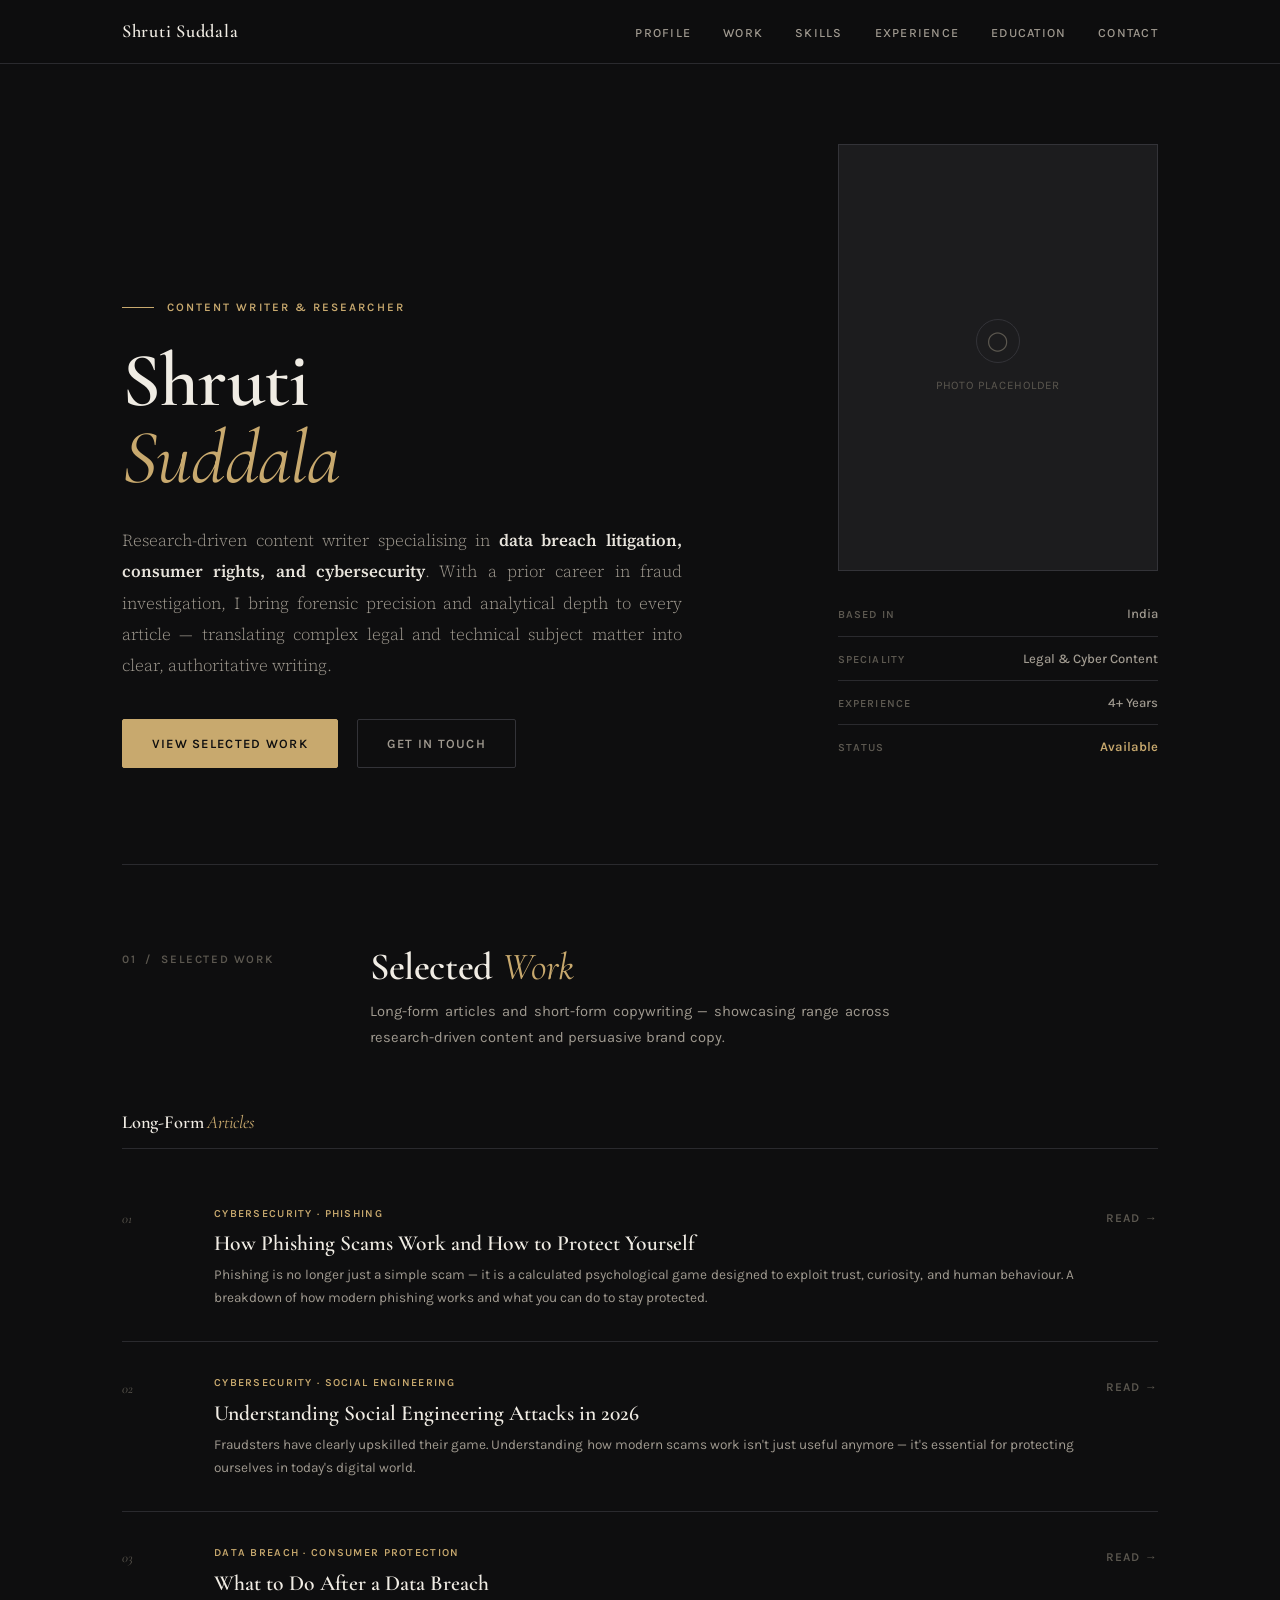
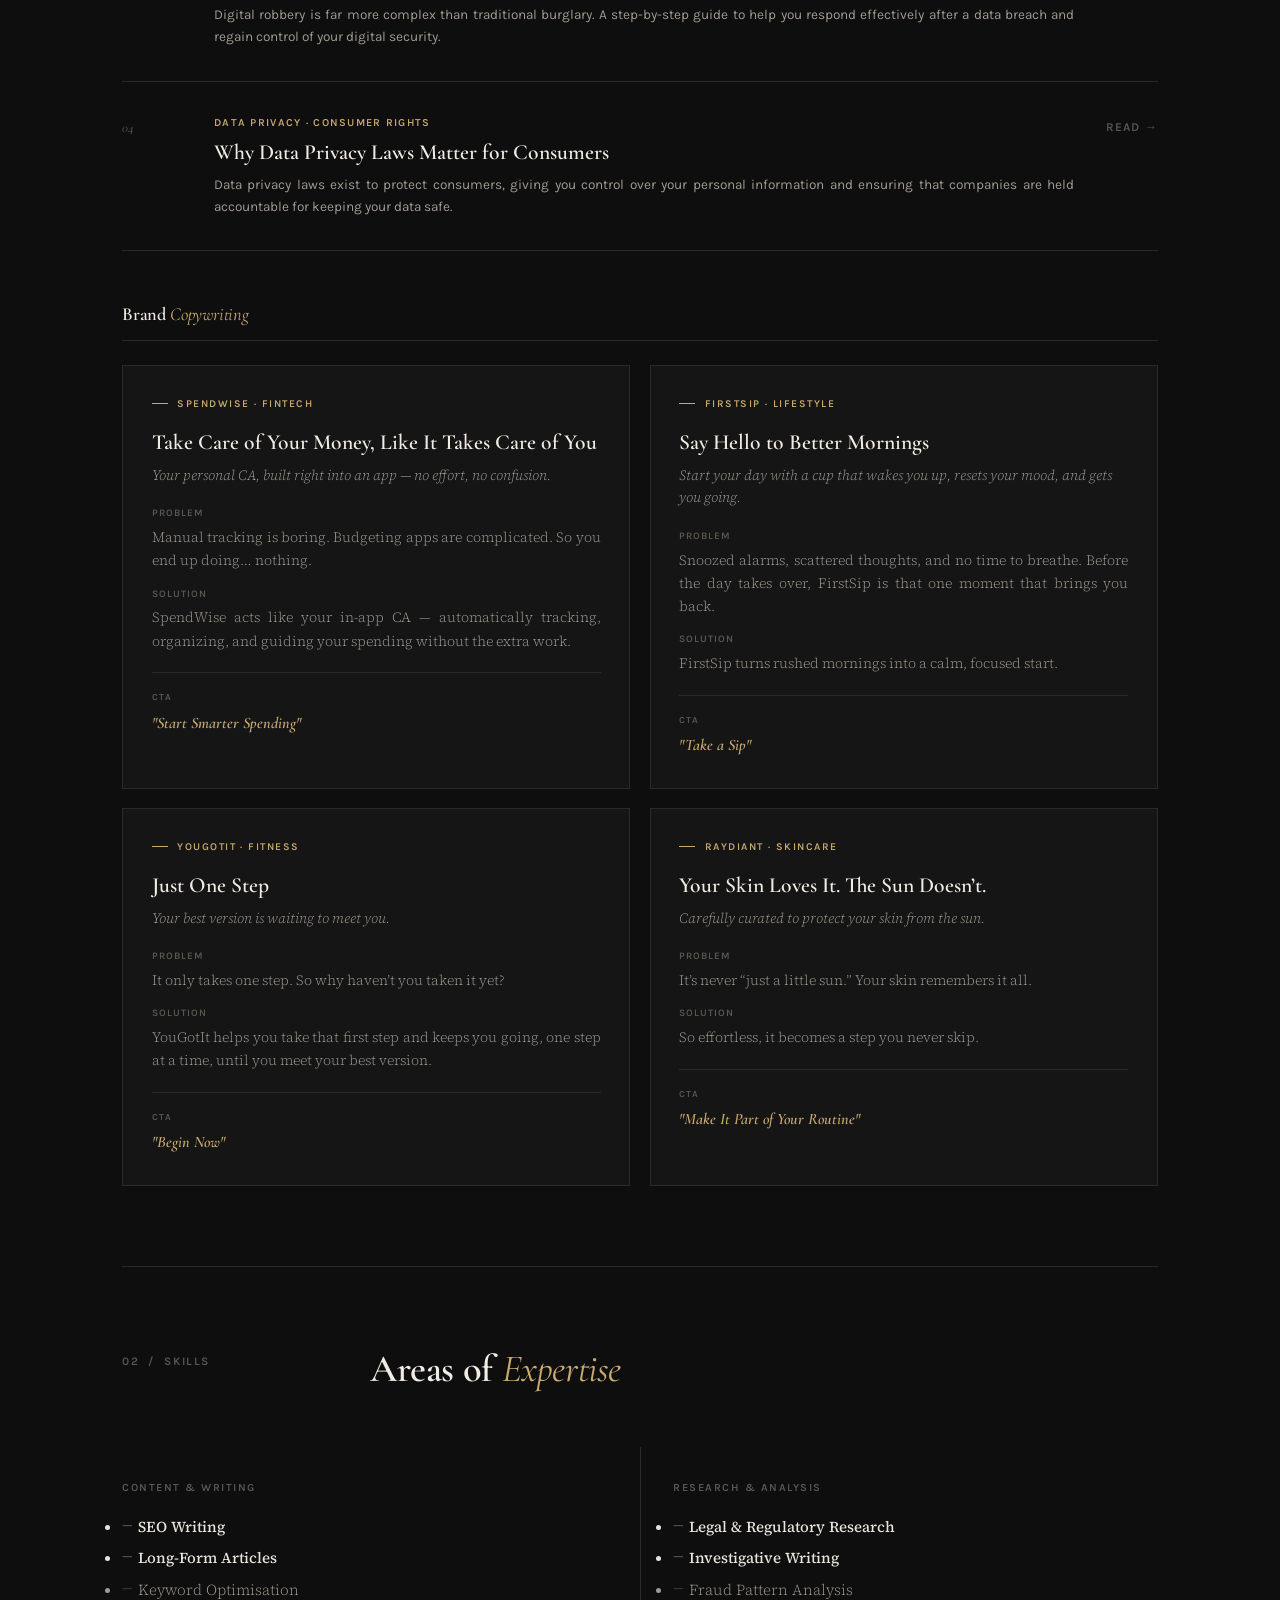
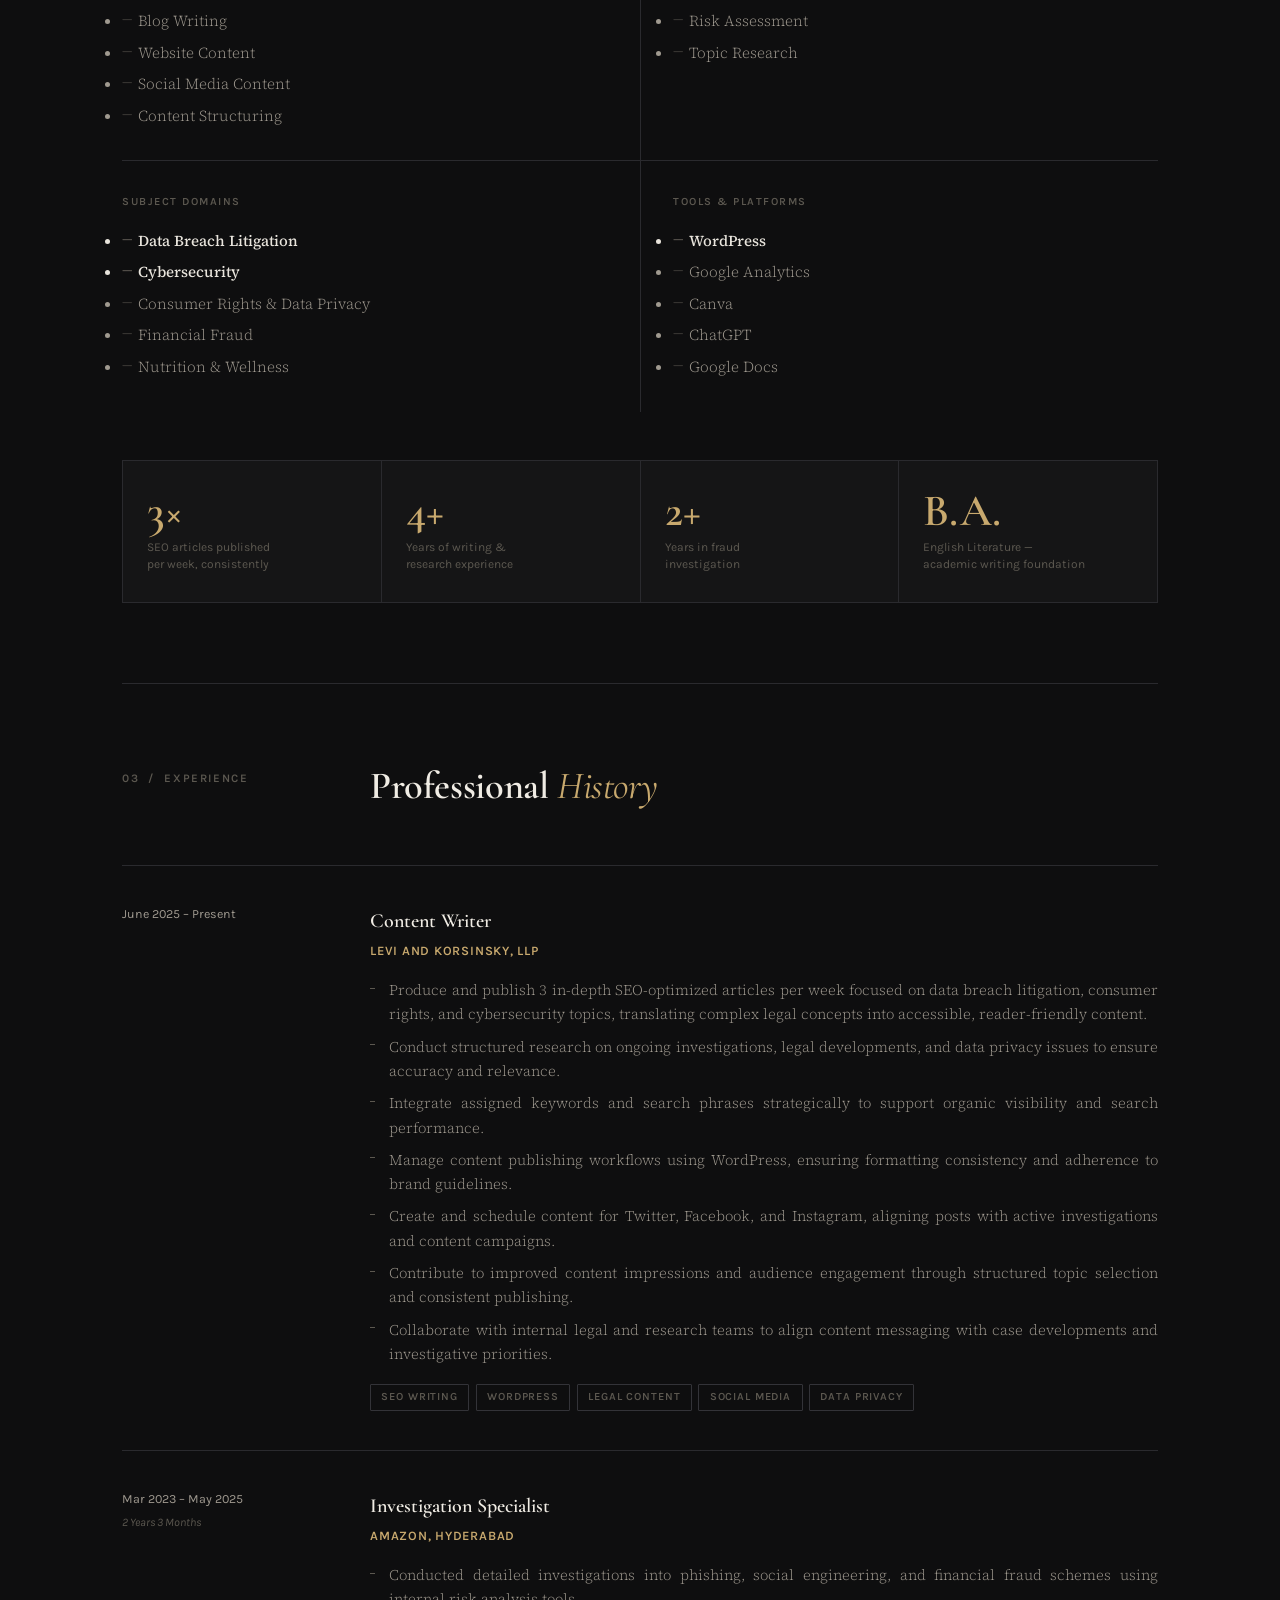
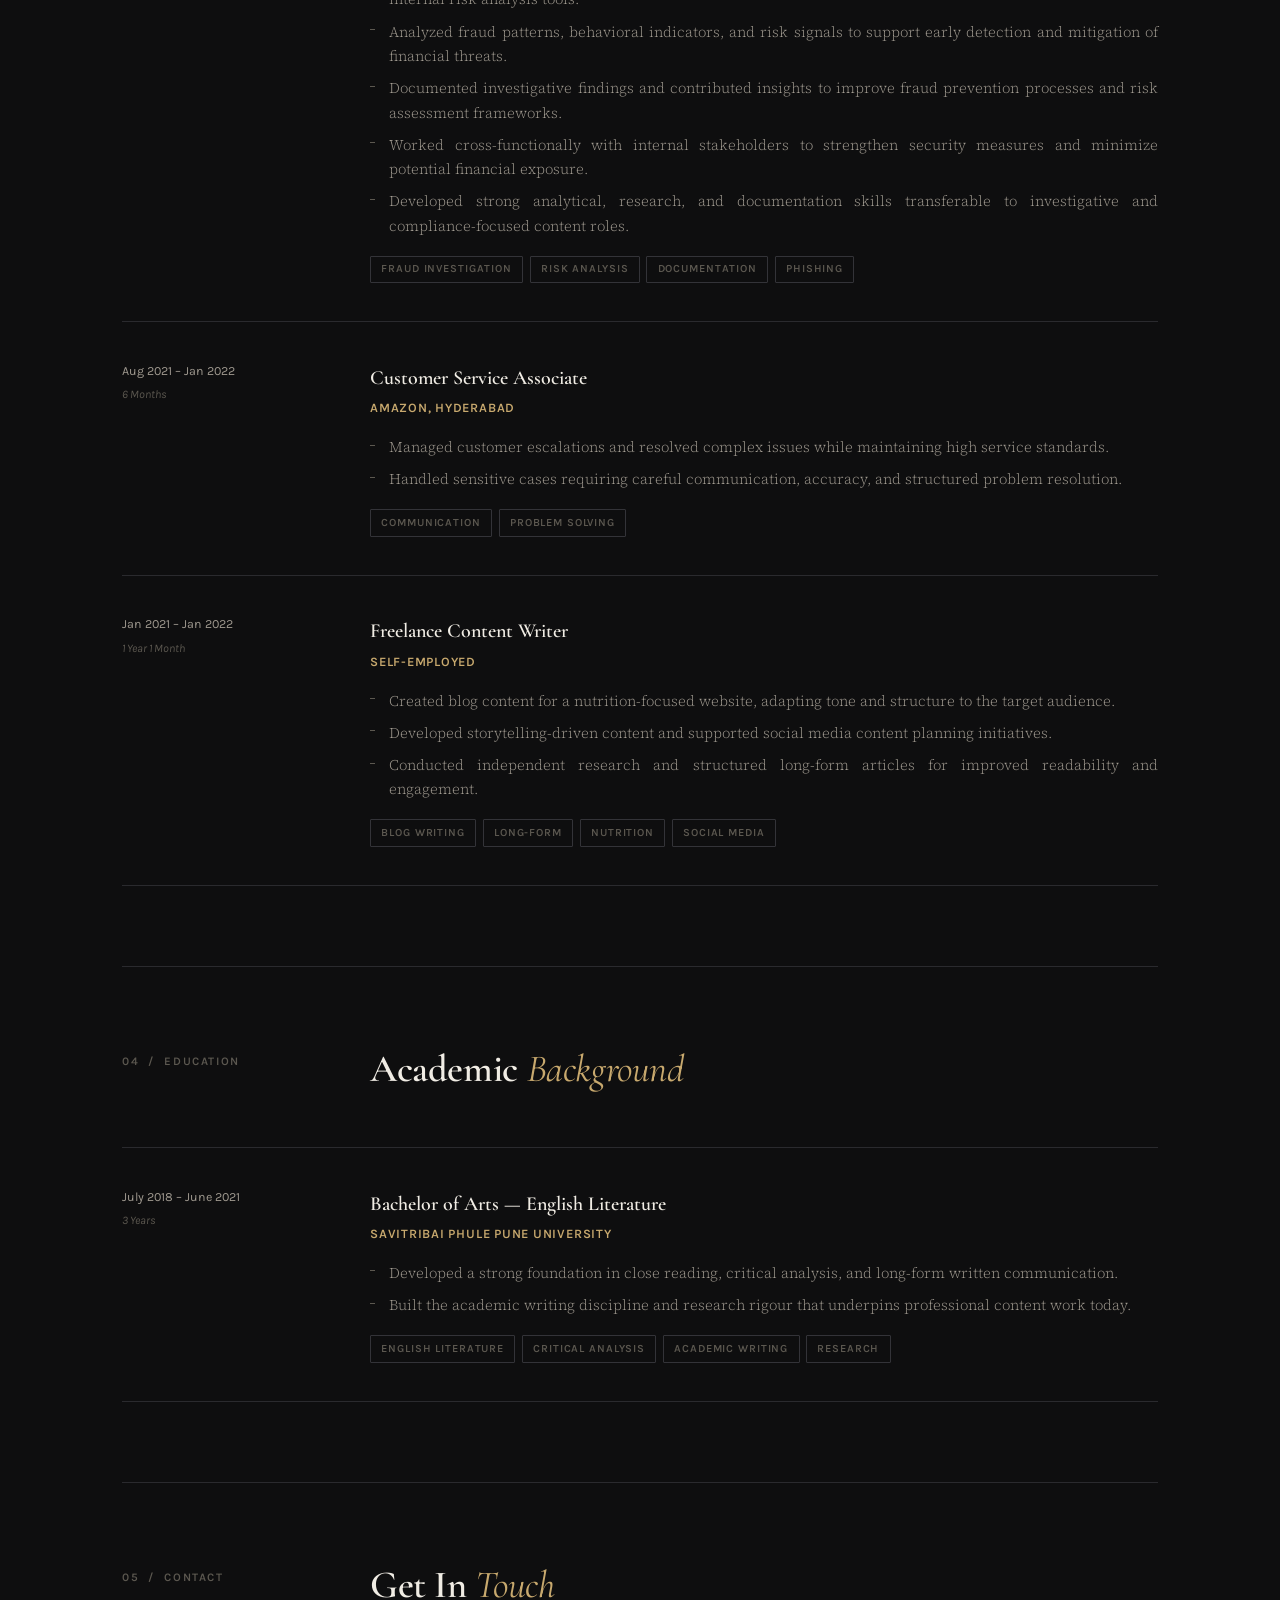
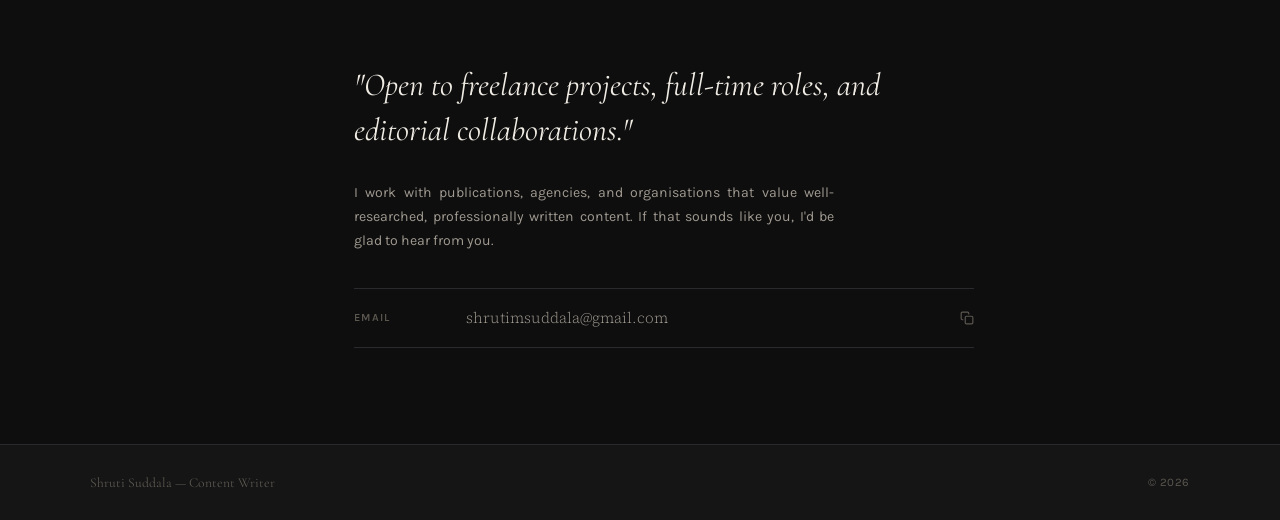
==== commit 13ab2b4f: "final changes before adding photo" ====
--- a/index.html
+++ b/index.html
@@ -13,7 +13,7 @@
   <meta name="twitter:title" content="Shruti Suddala — Content Writer &amp; Researcher"/>
   <meta name="twitter:description" content="Research-driven content writer specialising in data breach litigation, consumer rights, and cybersecurity."/>
   <link rel="icon" href="data:image/svg+xml,<svg xmlns='http://www.w3.org/2000/svg' viewBox='0 0 100 100'><text y='.9em' font-size='90'>S</text></svg>"/>
-  <link href="https://fonts.googleapis.com/css2?family=Cormorant+Garamond:ital,wght@0,400;0,500;0,600;0,700;1,400;1,600&family=Source+Serif+4:ital,opsz,wght@0,8..60,300;0,8..60,400;0,8..60,600;1,8..60,300;1,8..60,400&family=Karla:wght@400;500;600&display=swap" rel="stylesheet"/>
+  <link href="https://fonts.googleapis.com/css2?family=Cormorant+Garamond:ital,wght@0,400;0,500;0,600;0,700;1,400;1,600&family=Source+Serif+4:ital,opsz,wght@0,8..60,300;0,8..60,400;0,8..60,600;1,8..60,300;1,8..60,400&family=Karla:wght@400;500;600&display=swap" rel="stylesheet" media="print" onload="this.media='all'"/>
   <style>
     :root {
       --bg:        #0e0e0f;
@@ -429,7 +429,7 @@
     }
     .contact-links { display: flex; flex-direction: column; }
     .contact-link-row {
-      display: flex; justify-content: space-between; align-items: center;
+      display: flex; justify-content: space-between; align-items: center; gap: 1rem;
       padding: 1rem 0; border-bottom: 1px solid var(--rule);
       text-decoration: none; color: var(--ink); transition: color 0.15s;
     }
@@ -487,15 +487,18 @@
       .hero-grid { grid-template-columns: 1fr; gap: 2.5rem; }
       .hero-aside { display: grid; grid-template-columns: 160px 1fr; gap: 1.5rem; align-items: start; }
       .profile-photo-box { aspect-ratio: 1/1; }
-      .section-header, .exp-item { grid-template-columns: 1fr; gap: 0.5rem; }
+      .section-header, .exp-item { grid-template-columns: 1fr; gap: 0.8rem; }
       .section-header { margin-bottom: 2rem; }
       .skills-grid { grid-template-columns: 1fr; }
       .skill-block:nth-child(2n) { padding-left: 0; border-left: none; }
       .skill-block:nth-last-child(-n+2) { border-bottom: 1px solid var(--rule); }
       .skill-block:last-child { border-bottom: none; }
       .stats-row { grid-template-columns: 1fr 1fr; }
+      .stat-figure { font-size: 2.2rem; }
       .article-item { grid-template-columns: 44px 1fr; }
       .article-cta { display: none; }
+      .contact-wrap-indent { margin-left: 0 !important; }
+      .footer-inner { flex-wrap: wrap; gap: 0.5rem; justify-content: center; }
     }
     @media (max-width: 600px) {
       .nav-links { display: none; }
@@ -503,8 +506,11 @@
       .mobile-menu { display: flex; }
       .nav-inner { padding: 1rem 1.2rem; }
       .page-wrap { padding: 0 1.2rem; }
+      .hero-aside { grid-template-columns: 1fr; }
+      .profile-photo-box { aspect-ratio: 3/4; max-width: 200px; margin: 0 auto; }
       .stats-row { grid-template-columns: 1fr 1fr; }
-      .contact-wrap-indent { margin-left: 0 !important; }
+      .stat-figure { font-size: 1.8rem; }
+      .copy-card-headline { font-size: 1.15rem; }
     }
   </style>
 </head>
@@ -815,7 +821,6 @@
       <div class="exp-item reveal">
         <div class="exp-left">
           <div class="exp-period">June 2025 – Present</div>
-          <div class="exp-duration">10 Months</div>
         </div>
         <div class="exp-right">
           <div class="exp-role">Content Writer</div>
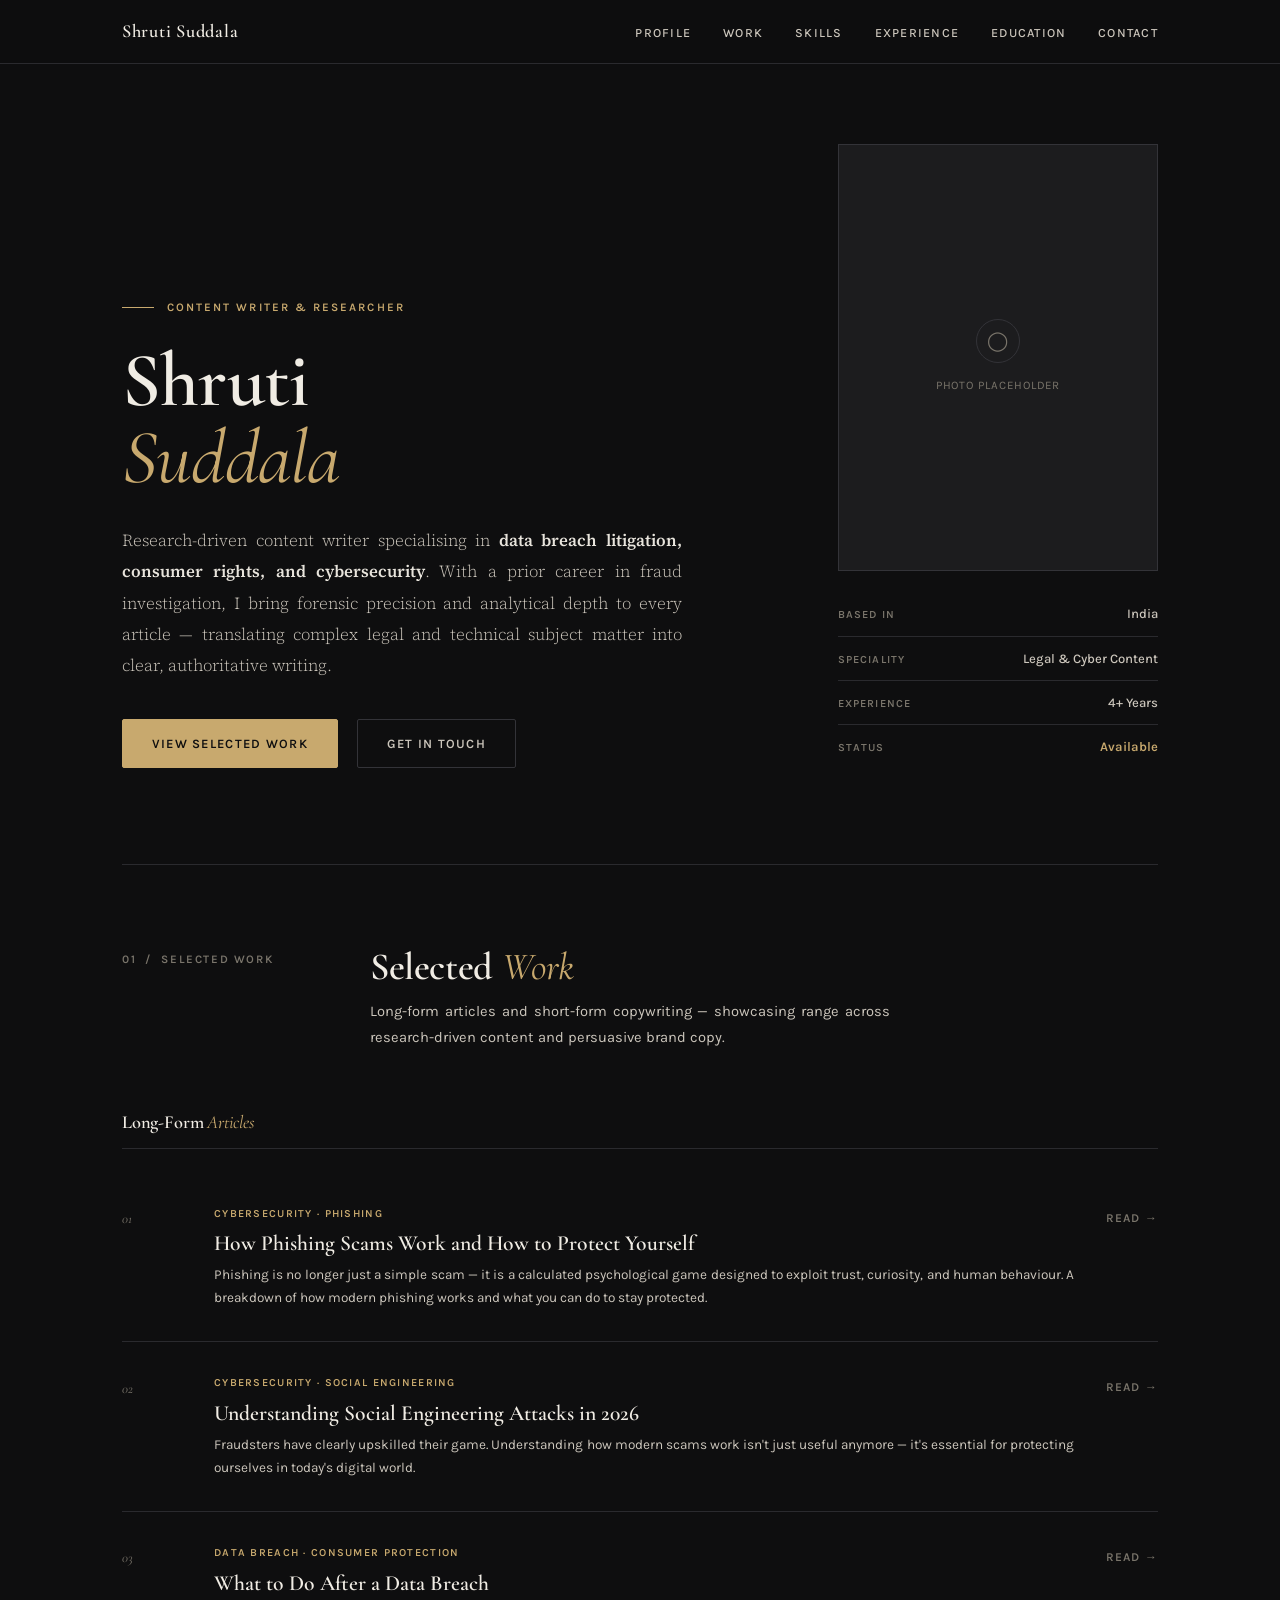
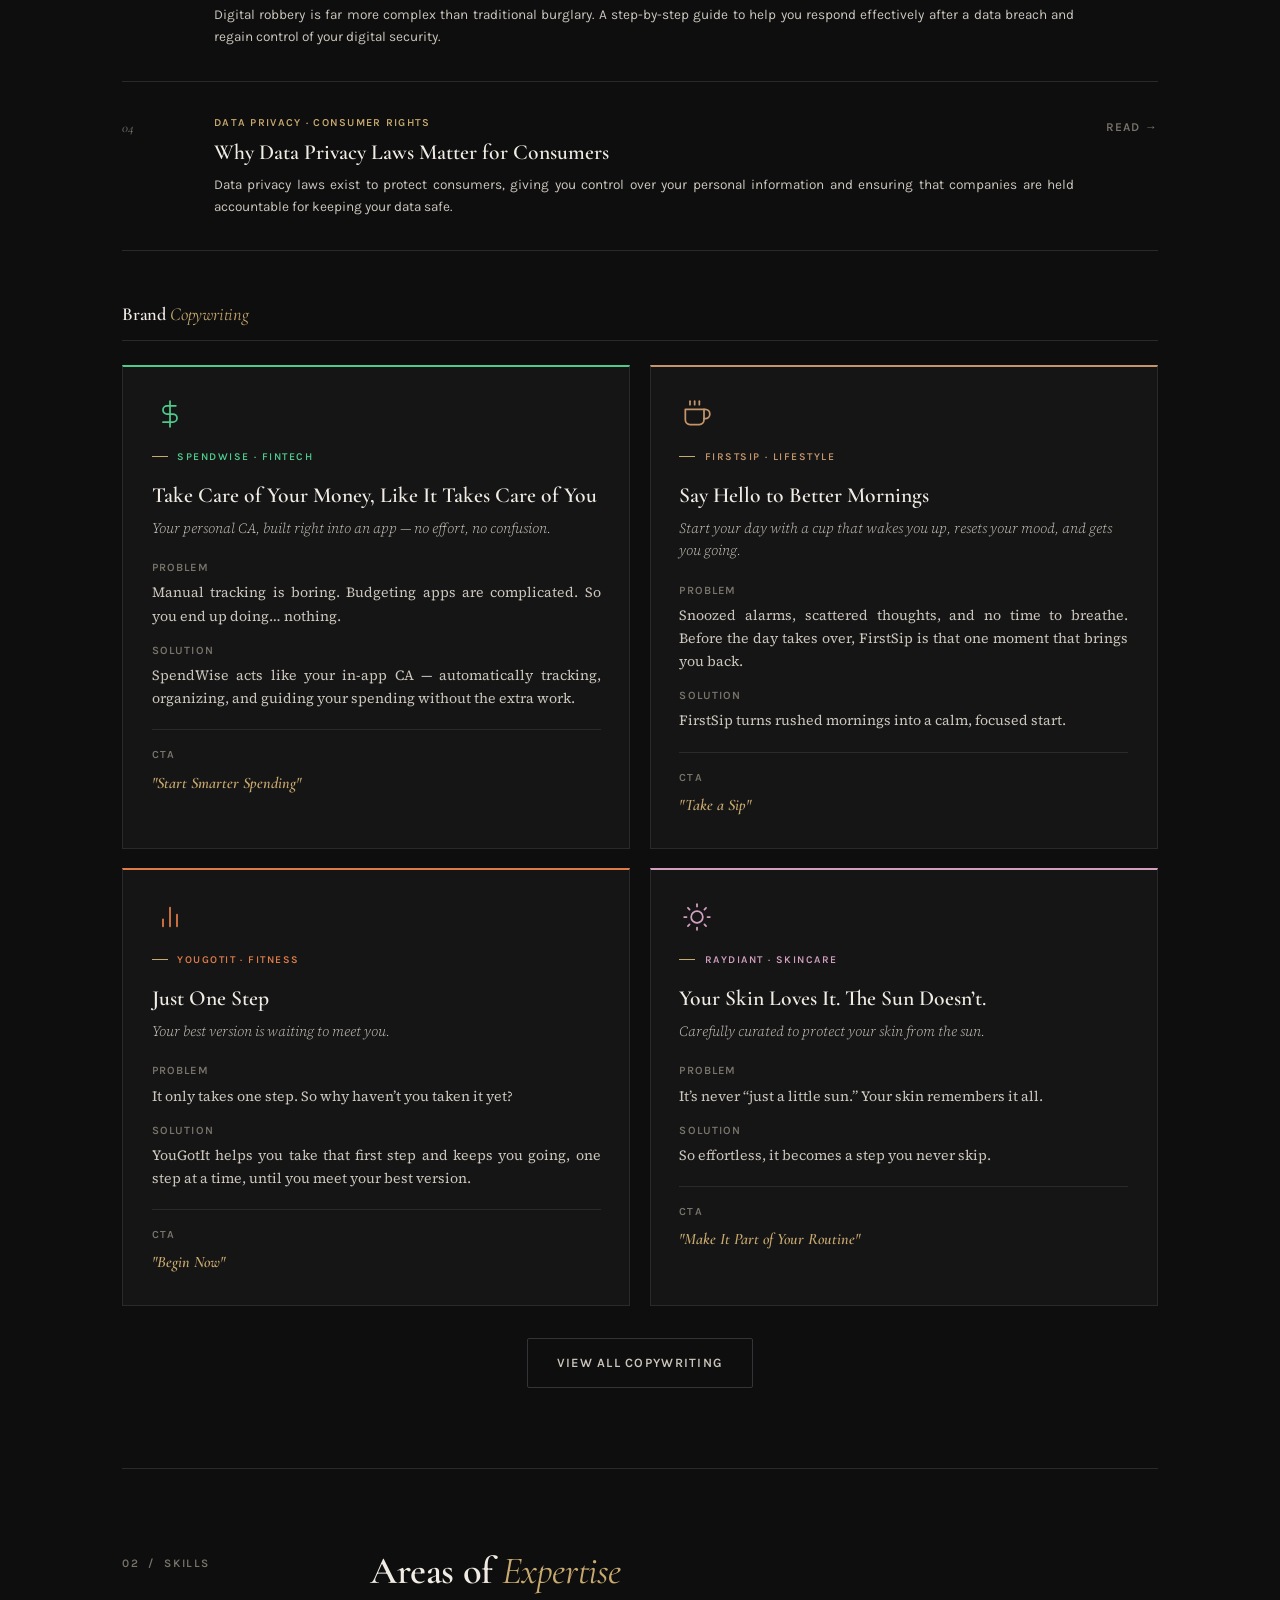
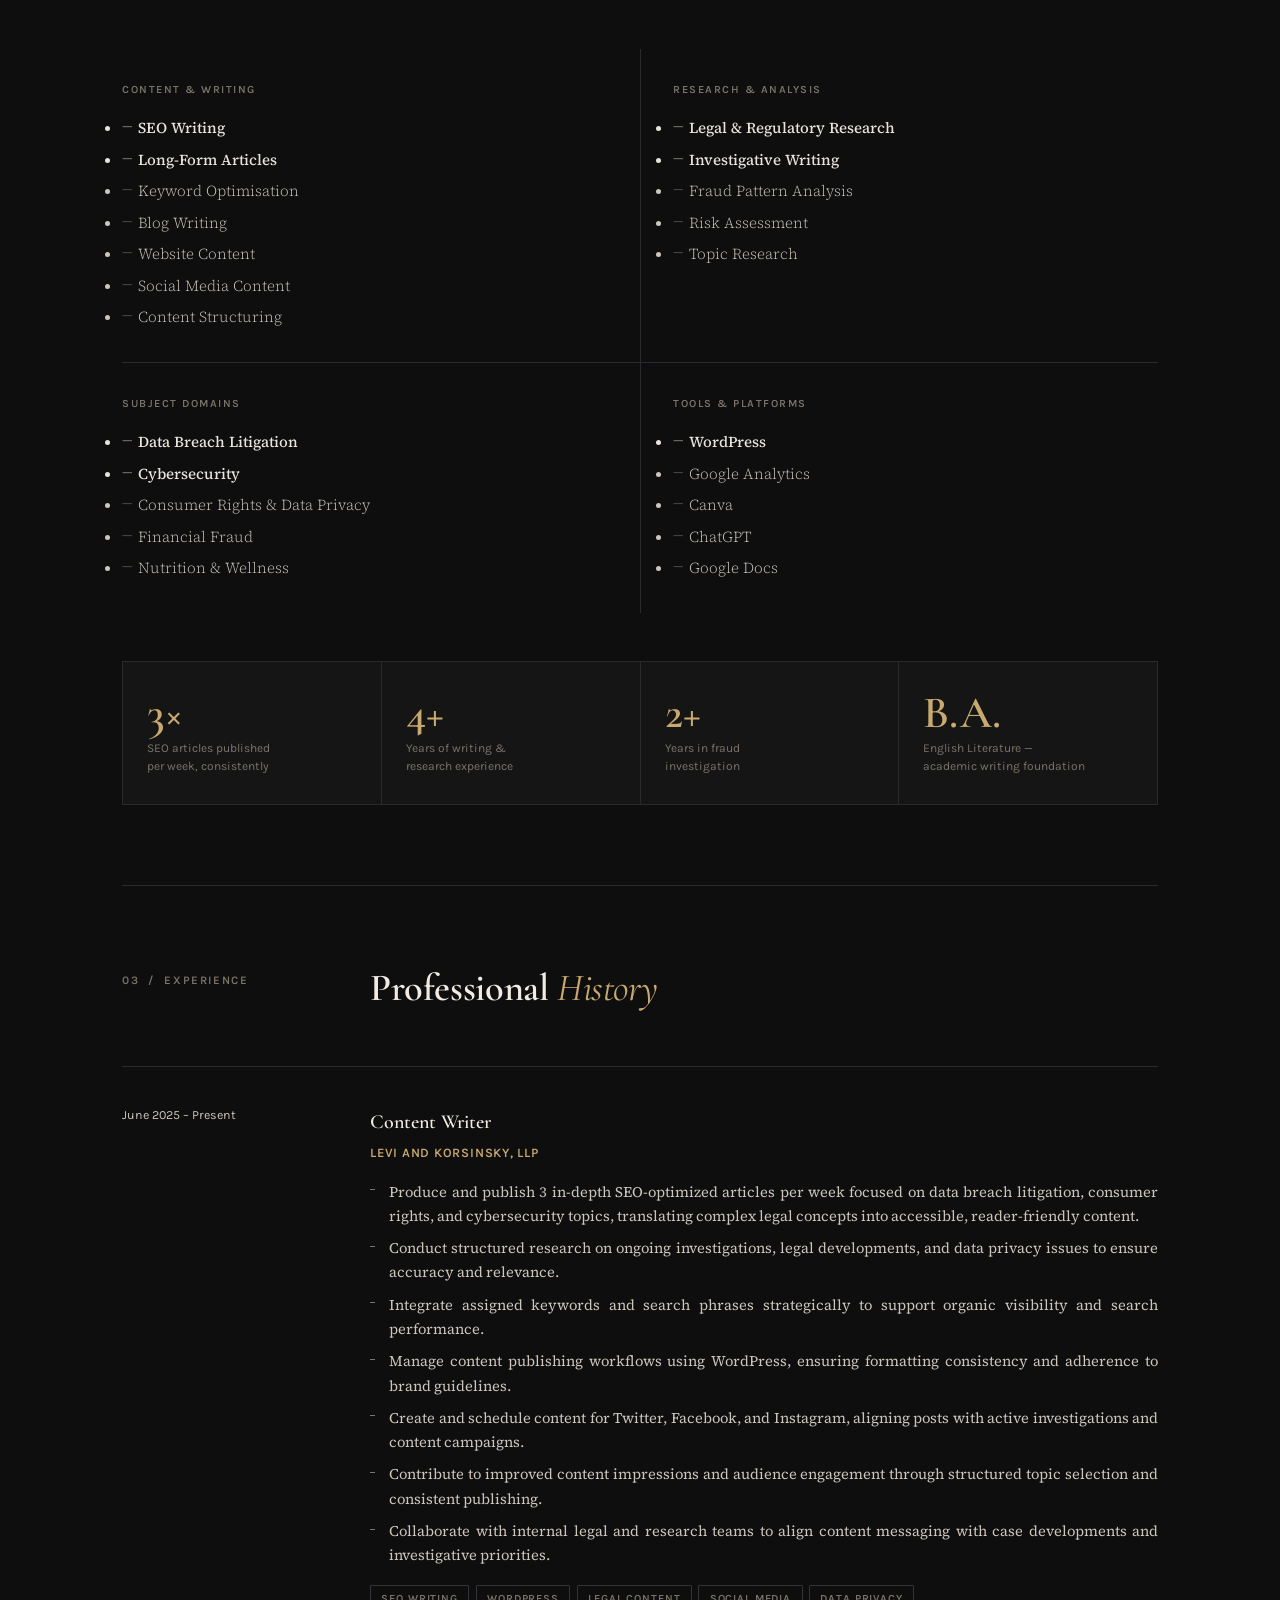
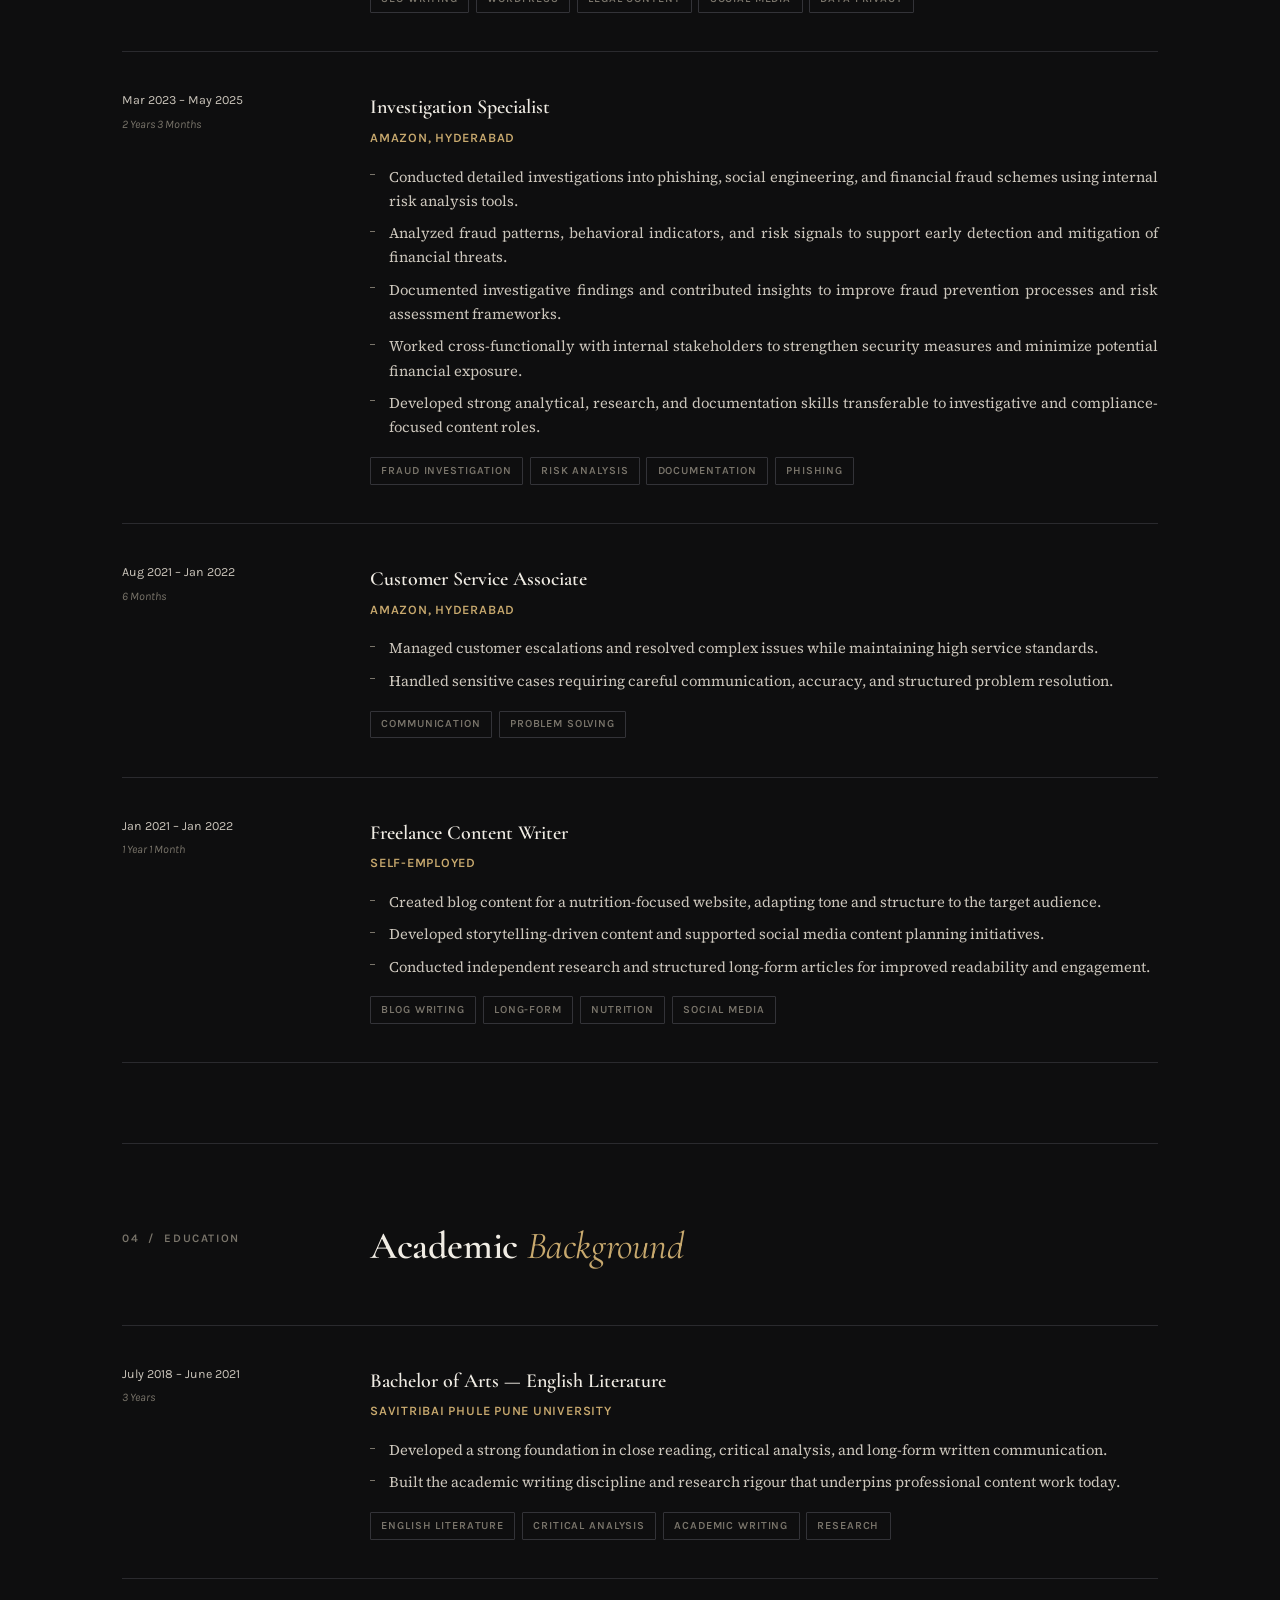
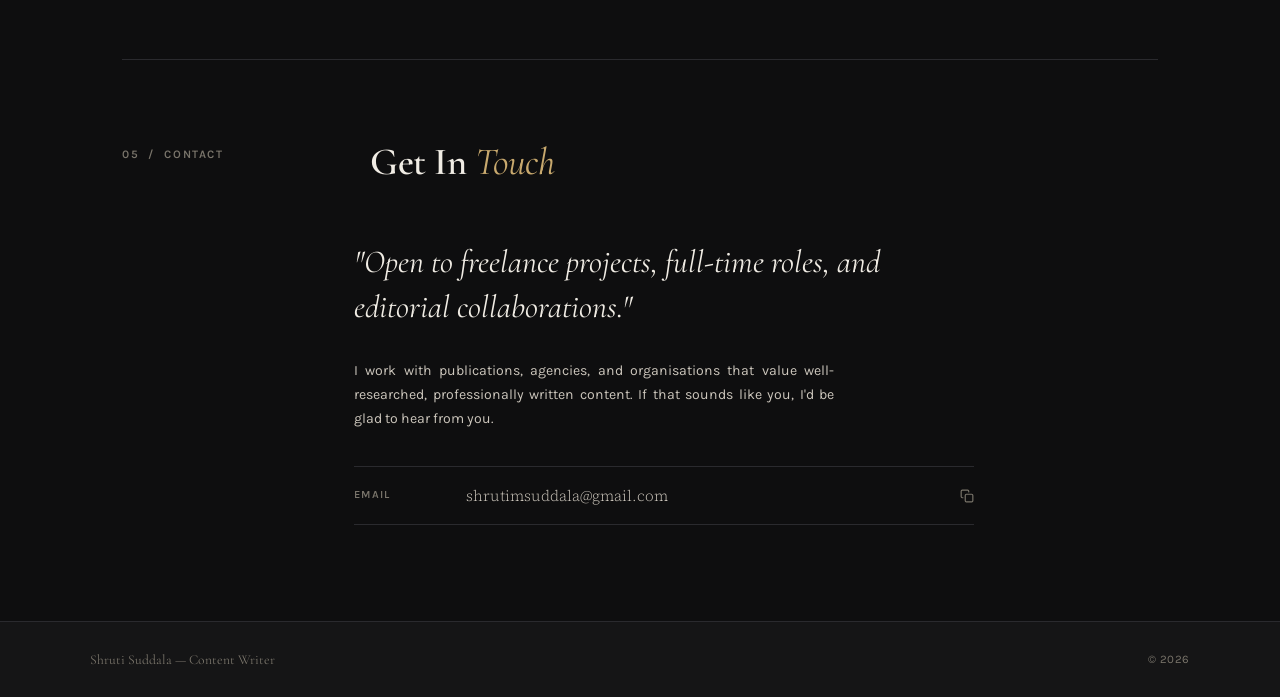
==== commit 71eac649: "new changes 25-03-2026" ====
--- a/index.html
+++ b/index.html
@@ -22,8 +22,8 @@
       --rule:      #2a2a2e;
       --rule-lt:   #333338;
       --ink:       #e8e4dc;
-      --ink-mid:   #a09a90;
-      --ink-dim:   #5c5850;
+      --ink-mid:   #ccc6bc;
+      --ink-dim:   #7a756b;
       --white:     #f0ece4;
       --accent:    #c8a96e;
       --accent-dk: #3a2e1a;
@@ -280,6 +280,11 @@
       transition: border-color 0.25s, background 0.25s;
     }
     .copy-card:hover { border-color: var(--rule-lt); background: var(--surface2); }
+    .copy-card-icon {
+      width: 36px; height: 36px; margin-bottom: 1rem;
+      display: flex; align-items: center; justify-content: center;
+    }
+    .copy-card-icon svg { width: 28px; height: 28px; }
     .copy-card-brand {
       font-family: 'Karla', sans-serif;
       font-size: 0.65rem; font-weight: 600; letter-spacing: 0.14em;
@@ -306,13 +311,13 @@
     .copy-card-section:last-of-type { margin-bottom: 0; }
     .copy-card-label {
       font-family: 'Karla', sans-serif;
-      font-size: 0.62rem; font-weight: 600; letter-spacing: 0.1em;
+      font-size: 0.7rem; font-weight: 600; letter-spacing: 0.1em;
       text-transform: uppercase; color: var(--ink-dim);
       margin-bottom: 0.25rem;
     }
     .copy-card-text {
       font-family: 'Source Serif 4', serif;
-      font-size: 0.88rem; font-weight: 300; color: var(--ink-mid);
+      font-size: 0.88rem; font-weight: 400; color: var(--ink-mid);
       line-height: 1.65; text-align: justify;
     }
     .copy-card-cta {
@@ -321,7 +326,7 @@
     }
     .copy-card-cta-label {
       font-family: 'Karla', sans-serif;
-      font-size: 0.58rem; font-weight: 600; letter-spacing: 0.1em;
+      font-size: 0.68rem; font-weight: 600; letter-spacing: 0.1em;
       text-transform: uppercase; color: var(--ink-dim);
       margin-bottom: 0.3rem;
     }
@@ -395,7 +400,7 @@
     .exp-points { display: flex; flex-direction: column; gap: 0.5rem; margin-bottom: 1.1rem; }
     .exp-points li {
       font-family: 'Source Serif 4', serif;
-      font-size: 0.92rem; color: var(--ink-mid); font-weight: 300; line-height: 1.65;
+      font-size: 0.92rem; color: var(--ink-mid); font-weight: 400; line-height: 1.65;
       text-align: justify;
       list-style: none; padding-left: 1.2rem; position: relative;
     }
@@ -459,14 +464,13 @@
     }
     .contact-copy-row:hover .copy-icon { color: var(--accent); }
     .copy-confirm {
-      position: absolute; right: 0;
       font-family: 'Karla', sans-serif;
       font-size: 0.72rem; font-weight: 600; letter-spacing: 0.08em;
-      color: var(--accent); opacity: 0;
-      transition: opacity 0.2s;
-      pointer-events: none;
-    }
-    .copy-confirm.show { opacity: 1; }
+      color: var(--accent);
+      display: none; white-space: nowrap;
+      margin-left: 0.6rem;
+    }
+    .copy-confirm.show { display: inline; }
 
     /* ── FOOTER ── */
     footer { border-top: 1px solid var(--rule); padding: 1.6rem 2rem; background: var(--surface); }
@@ -490,7 +494,8 @@
       .section-header, .exp-item { grid-template-columns: 1fr; gap: 0.8rem; }
       .section-header { margin-bottom: 2rem; }
       .skills-grid { grid-template-columns: 1fr; }
-      .skill-block:nth-child(2n) { padding-left: 0; border-left: none; }
+      .skill-block { padding: 2rem 1rem; }
+      .skill-block:nth-child(2n) { padding-left: 1rem; border-left: none; }
       .skill-block:nth-last-child(-n+2) { border-bottom: 1px solid var(--rule); }
       .skill-block:last-child { border-bottom: none; }
       .stats-row { grid-template-columns: 1fr 1fr; }
@@ -511,6 +516,12 @@
       .stats-row { grid-template-columns: 1fr 1fr; }
       .stat-figure { font-size: 1.8rem; }
       .copy-card-headline { font-size: 1.15rem; }
+      .article-item { grid-template-columns: 1fr; }
+      .article-num { display: none; }
+      .exp-item { gap: 0.5rem; }
+      .stat-cell { padding: 1.2rem 1rem; }
+      .stat-figure { font-size: 1.6rem; }
+      .meta-row { flex-direction: column; gap: 0.2rem; }
     }
   </style>
 </head>
@@ -608,7 +619,7 @@
       <div class="work-sub-label">Long-Form <em>Articles</em></div>
       <div class="articles-list">
 
-        <a href="articles/how-phishing-scams-work.html" class="article-item reveal">
+        <a href="articles/how-phishing-scams-work.html" target="_blank" rel="noopener" class="article-item reveal">
           <div class="article-num">01</div>
           <div class="article-body">
             <div class="article-tag">Cybersecurity · Phishing</div>
@@ -618,7 +629,7 @@
           <div class="article-cta">Read</div>
         </a>
 
-        <a href="articles/social-engineering-attacks-2026.html" class="article-item reveal">
+        <a href="articles/social-engineering-attacks-2026.html" target="_blank" rel="noopener" class="article-item reveal">
           <div class="article-num">02</div>
           <div class="article-body">
             <div class="article-tag">Cybersecurity · Social Engineering</div>
@@ -628,7 +639,7 @@
           <div class="article-cta">Read</div>
         </a>
 
-        <a href="articles/what-to-do-after-data-breach.html" class="article-item reveal">
+        <a href="articles/what-to-do-after-data-breach.html" target="_blank" rel="noopener" class="article-item reveal">
           <div class="article-num">03</div>
           <div class="article-body">
             <div class="article-tag">Data Breach · Consumer Protection</div>
@@ -638,7 +649,7 @@
           <div class="article-cta">Read</div>
         </a>
 
-        <a href="articles/why-data-privacy-laws-matter.html" class="article-item reveal">
+        <a href="articles/why-data-privacy-laws-matter.html" target="_blank" rel="noopener" class="article-item reveal">
           <div class="article-num">04</div>
           <div class="article-body">
             <div class="article-tag">Data Privacy · Consumer Rights</div>
@@ -656,8 +667,11 @@
       <div class="work-sub-label">Brand <em>Copywriting</em></div>
       <div class="copy-grid reveal">
 
-        <div class="copy-card">
-          <div class="copy-card-brand">SpendWise · Fintech</div>
+        <div class="copy-card" style="border-top: 2px solid #4eca8b;">
+          <div class="copy-card-icon">
+            <svg viewBox="0 0 24 24" fill="none" stroke="#4eca8b" stroke-width="1.5" stroke-linecap="round" stroke-linejoin="round"><line x1="12" y1="1" x2="12" y2="23"/><path d="M17 5H9.5a3.5 3.5 0 0 0 0 7h5a3.5 3.5 0 0 1 0 7H6"/></svg>
+          </div>
+          <div class="copy-card-brand" style="color: #4eca8b;">SpendWise · Fintech</div>
           <div class="copy-card-headline">Take Care of Your Money, Like It Takes Care of You</div>
           <div class="copy-card-sub">Your personal CA, built right into an app — no effort, no confusion.</div>
           <div class="copy-card-section">
@@ -674,8 +688,11 @@
           </div>
         </div>
 
-        <div class="copy-card">
-          <div class="copy-card-brand">FirstSip · Lifestyle</div>
+        <div class="copy-card" style="border-top: 2px solid #c4956a;">
+          <div class="copy-card-icon">
+            <svg viewBox="0 0 24 24" fill="none" stroke="#c4956a" stroke-width="1.5" stroke-linecap="round" stroke-linejoin="round"><path d="M18 8h1a4 4 0 0 1 0 8h-1"/><path d="M2 8h16v9a4 4 0 0 1-4 4H6a4 4 0 0 1-4-4V8z"/><line x1="6" y1="1" x2="6" y2="4"/><line x1="10" y1="1" x2="10" y2="4"/><line x1="14" y1="1" x2="14" y2="4"/></svg>
+          </div>
+          <div class="copy-card-brand" style="color: #c4956a;">FirstSip · Lifestyle</div>
           <div class="copy-card-headline">Say Hello to Better Mornings</div>
           <div class="copy-card-sub">Start your day with a cup that wakes you up, resets your mood, and gets you going.</div>
           <div class="copy-card-section">
@@ -692,8 +709,11 @@
           </div>
         </div>
 
-        <div class="copy-card">
-          <div class="copy-card-brand">YouGotIt · Fitness</div>
+        <div class="copy-card" style="border-top: 2px solid #e07c4a;">
+          <div class="copy-card-icon">
+            <svg viewBox="0 0 24 24" fill="none" stroke="#e07c4a" stroke-width="1.5" stroke-linecap="round" stroke-linejoin="round"><path d="M18 20V10"/><path d="M12 20V4"/><path d="M6 20v-6"/></svg>
+          </div>
+          <div class="copy-card-brand" style="color: #e07c4a;">YouGotIt · Fitness</div>
           <div class="copy-card-headline">Just One Step</div>
           <div class="copy-card-sub">Your best version is waiting to meet you.</div>
           <div class="copy-card-section">
@@ -710,8 +730,11 @@
           </div>
         </div>
 
-        <div class="copy-card">
-          <div class="copy-card-brand">Raydiant · Skincare</div>
+        <div class="copy-card" style="border-top: 2px solid #d4a0c0;">
+          <div class="copy-card-icon">
+            <svg viewBox="0 0 24 24" fill="none" stroke="#d4a0c0" stroke-width="1.5" stroke-linecap="round" stroke-linejoin="round"><circle cx="12" cy="12" r="5"/><line x1="12" y1="1" x2="12" y2="3"/><line x1="12" y1="21" x2="12" y2="23"/><line x1="4.22" y1="4.22" x2="5.64" y2="5.64"/><line x1="18.36" y1="18.36" x2="19.78" y2="19.78"/><line x1="1" y1="12" x2="3" y2="12"/><line x1="21" y1="12" x2="23" y2="12"/><line x1="4.22" y1="19.78" x2="5.64" y2="18.36"/><line x1="18.36" y1="5.64" x2="19.78" y2="4.22"/></svg>
+          </div>
+          <div class="copy-card-brand" style="color: #d4a0c0;">Raydiant · Skincare</div>
           <div class="copy-card-headline">Your Skin Loves It. The Sun Doesn&rsquo;t.</div>
           <div class="copy-card-sub">Carefully curated to protect your skin from the sun.</div>
           <div class="copy-card-section">
@@ -728,6 +751,9 @@
           </div>
         </div>
 
+      </div>
+      <div style="text-align: center; margin-top: 2rem;">
+        <a href="copywriting/index.html" target="_blank" rel="noopener" class="btn btn-ghost">View All Copywriting</a>
       </div>
     </div>
 
@@ -965,14 +991,13 @@
       <div class="contact-links">
         <div class="contact-link-row contact-copy-row" onclick="copyEmail(this)">
           <span class="contact-link-label">Email</span>
-          <span class="contact-link-value" id="email-value">shrutimsuddala@gmail.com</span>
+          <span class="contact-link-value" id="email-value">shrutimsuddala@gmail.com <span class="copy-confirm">Copied!</span></span>
           <span class="copy-icon" title="Copy email">
             <svg xmlns="http://www.w3.org/2000/svg" width="14" height="14" viewBox="0 0 24 24" fill="none" stroke="currentColor" stroke-width="2" stroke-linecap="round" stroke-linejoin="round">
               <rect x="9" y="9" width="13" height="13" rx="2" ry="2"></rect>
               <path d="M5 15H4a2 2 0 0 1-2-2V4a2 2 0 0 1 2-2h9a2 2 0 0 1 2 2v1"></path>
             </svg>
           </span>
-          <span class="copy-confirm">Copied!</span>
         </div>
       </div>
     </div>
@@ -1010,13 +1035,8 @@
     const email = document.getElementById('email-value').textContent;
     navigator.clipboard.writeText(email).then(() => {
       const confirm = row.querySelector('.copy-confirm');
-      const icon = row.querySelector('.copy-icon');
       confirm.classList.add('show');
-      icon.style.opacity = '0';
-      setTimeout(() => {
-        confirm.classList.remove('show');
-        icon.style.opacity = '1';
-      }, 2000);
+      setTimeout(() => { confirm.classList.remove('show'); }, 2000);
     });
   }
 
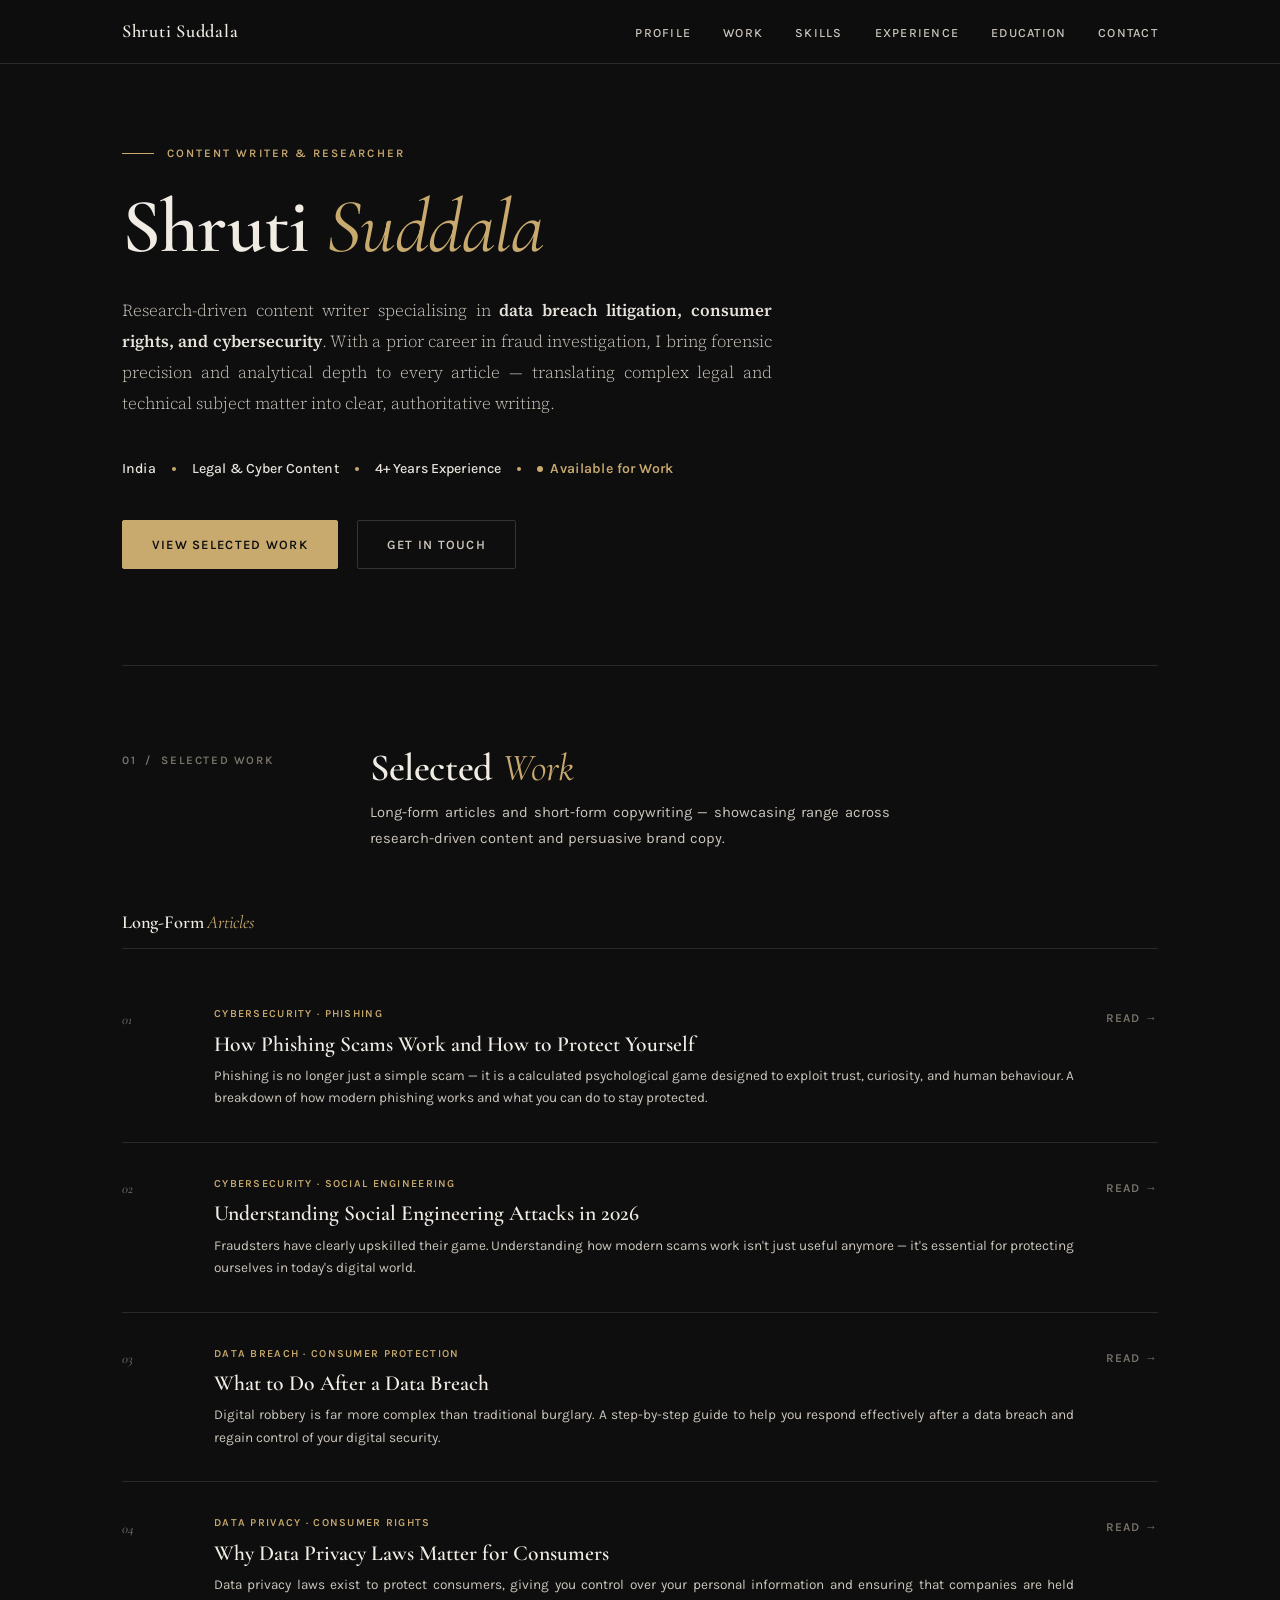
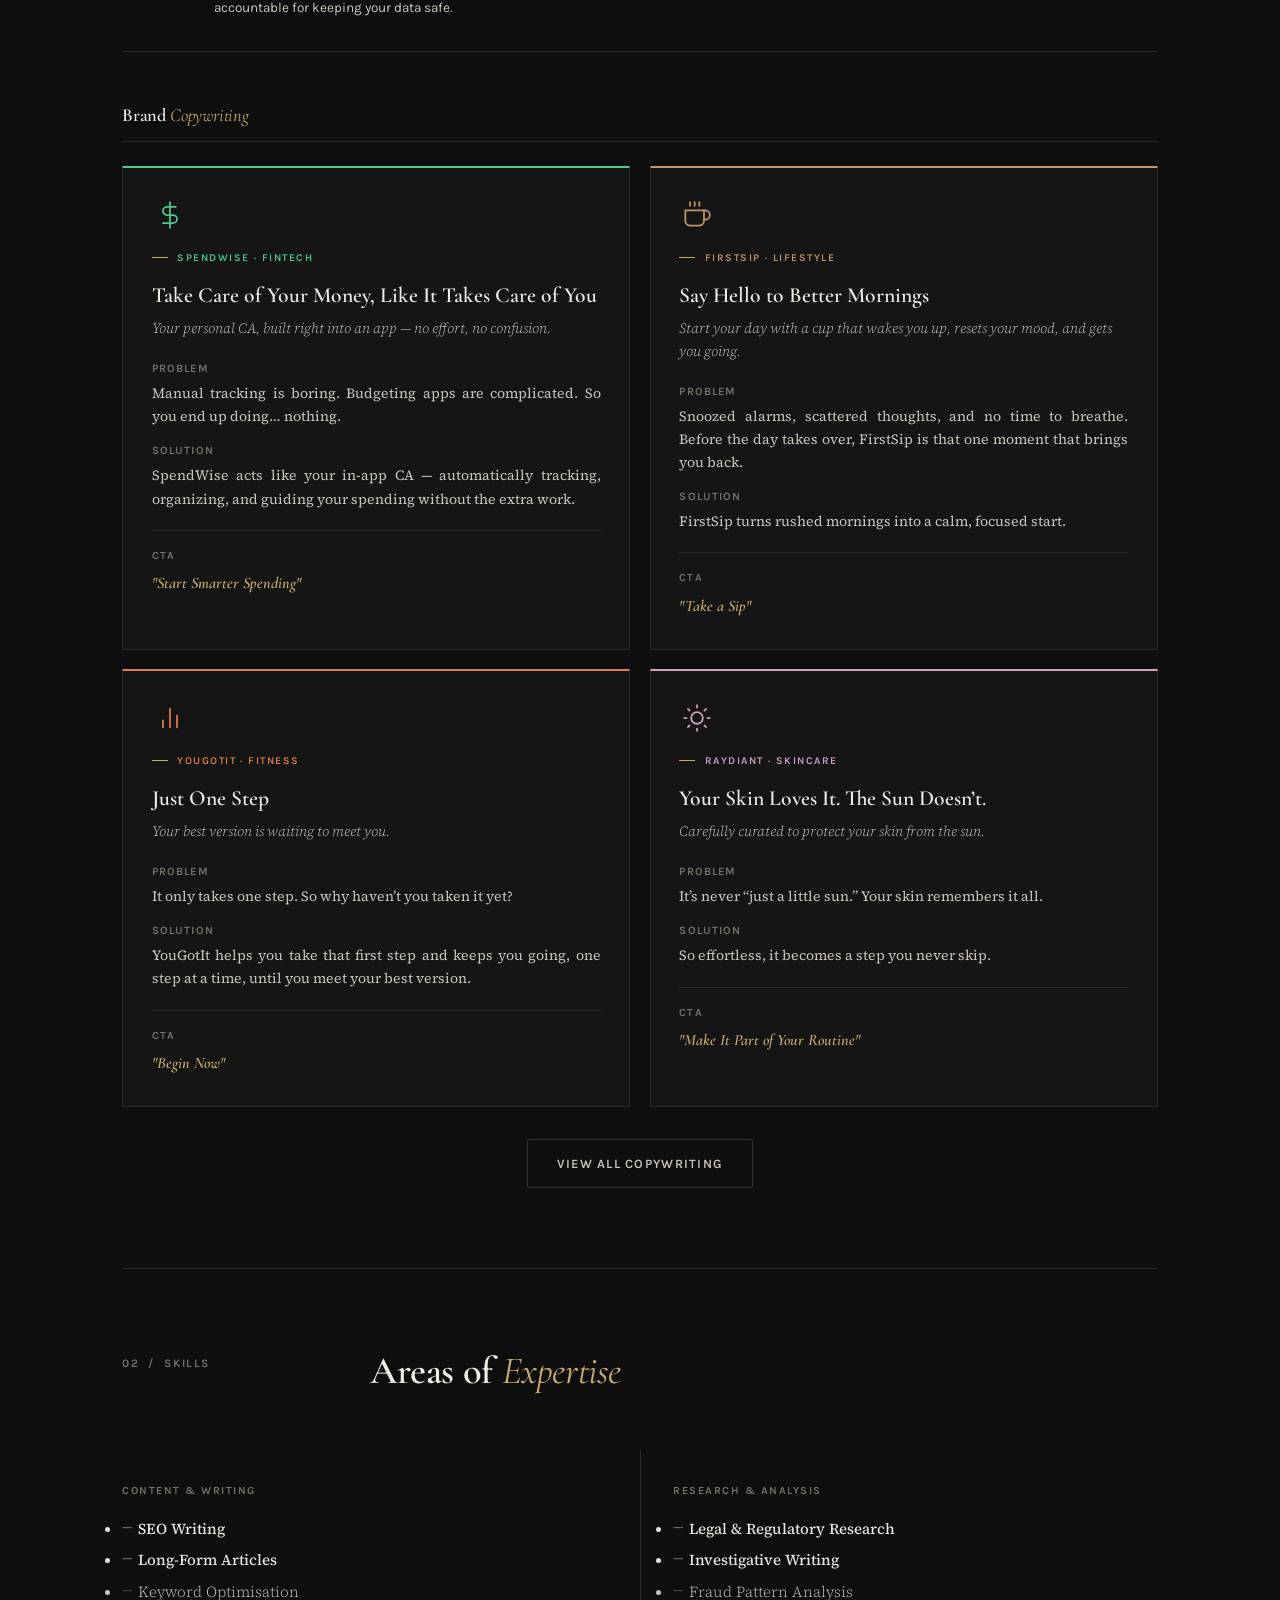
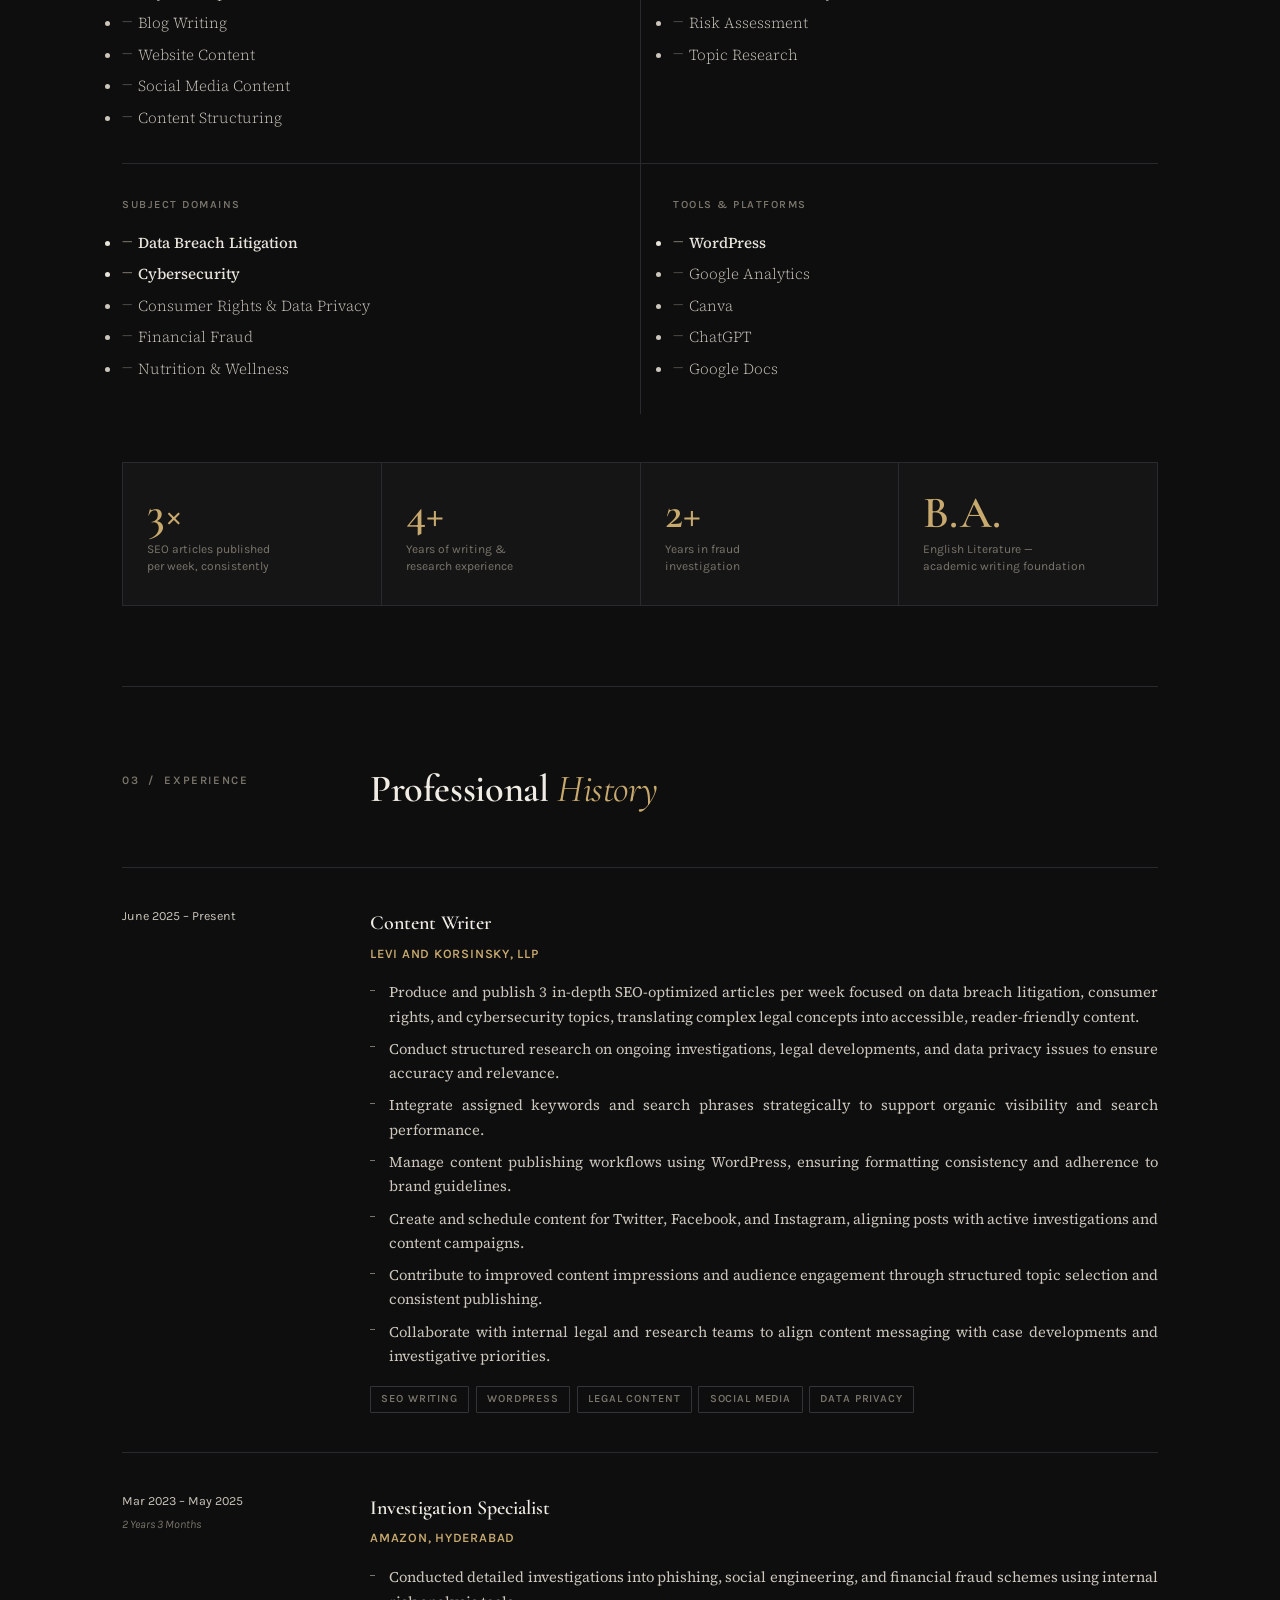
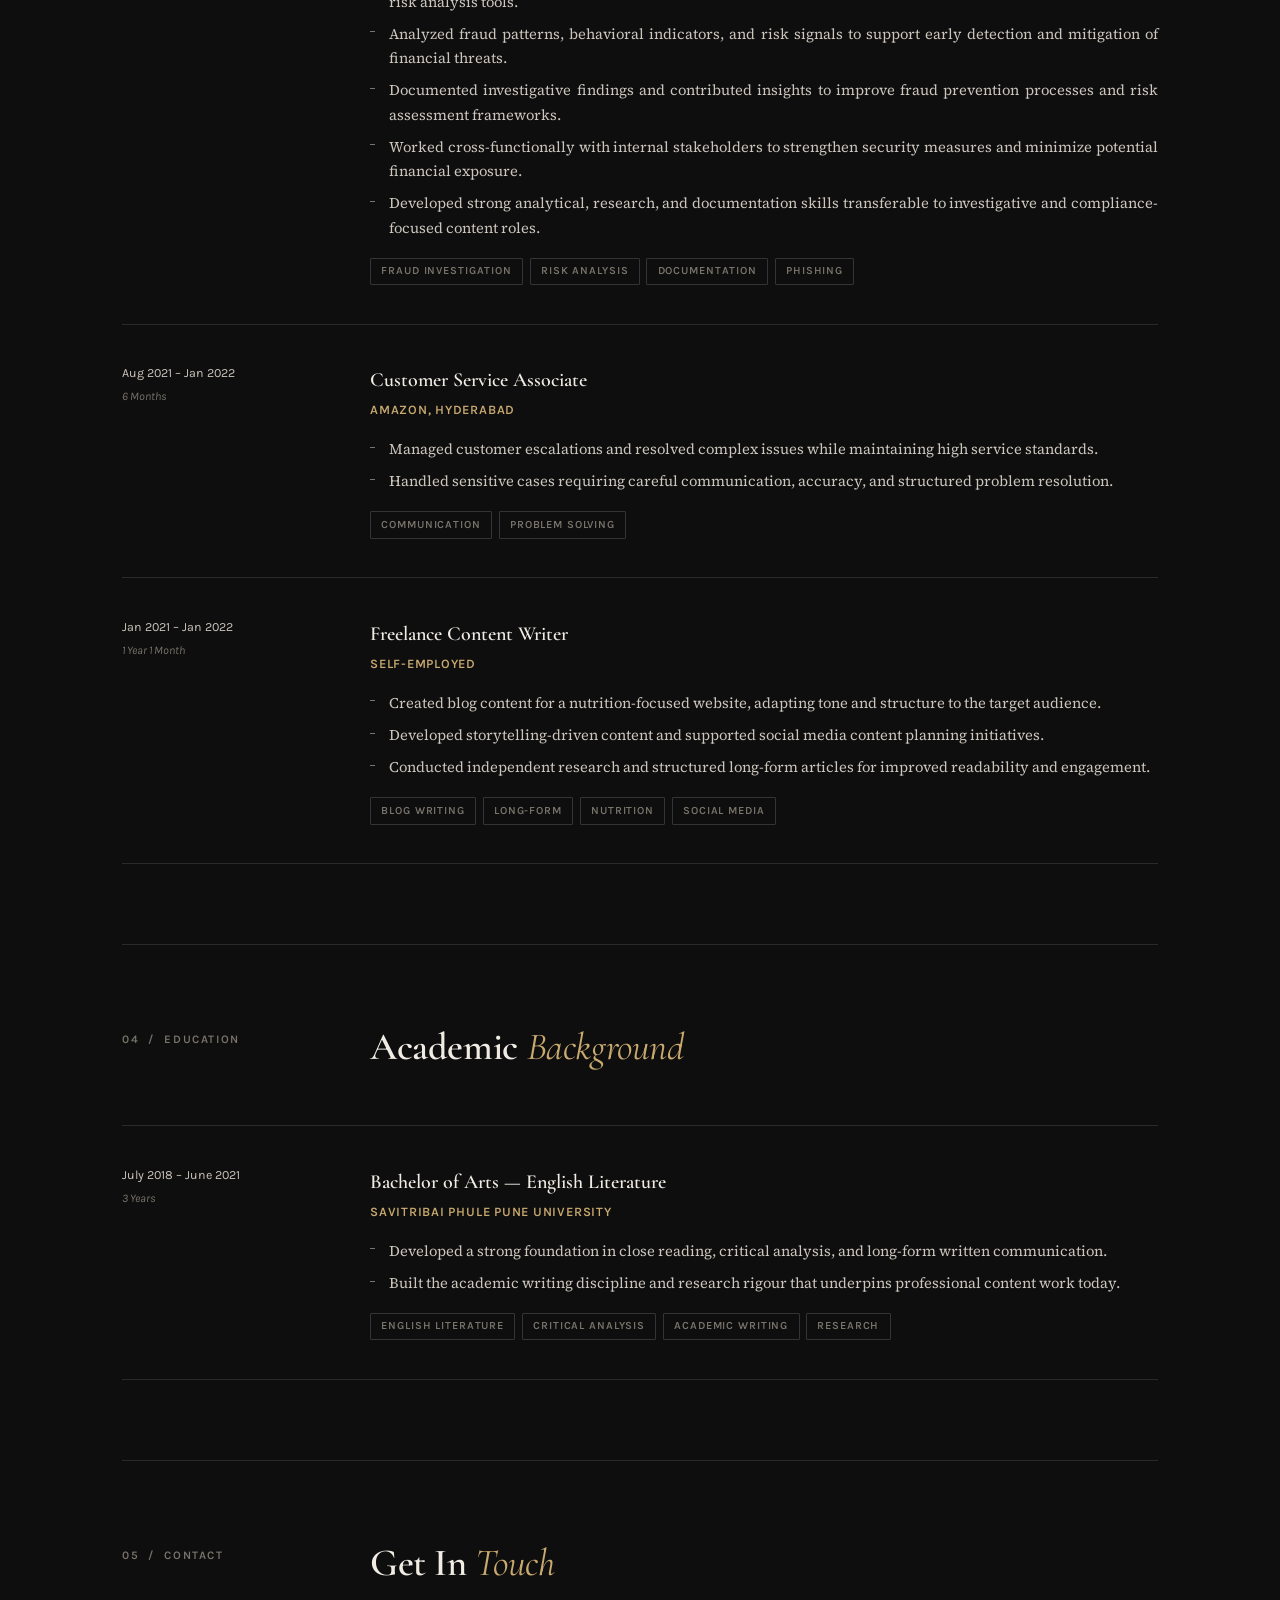
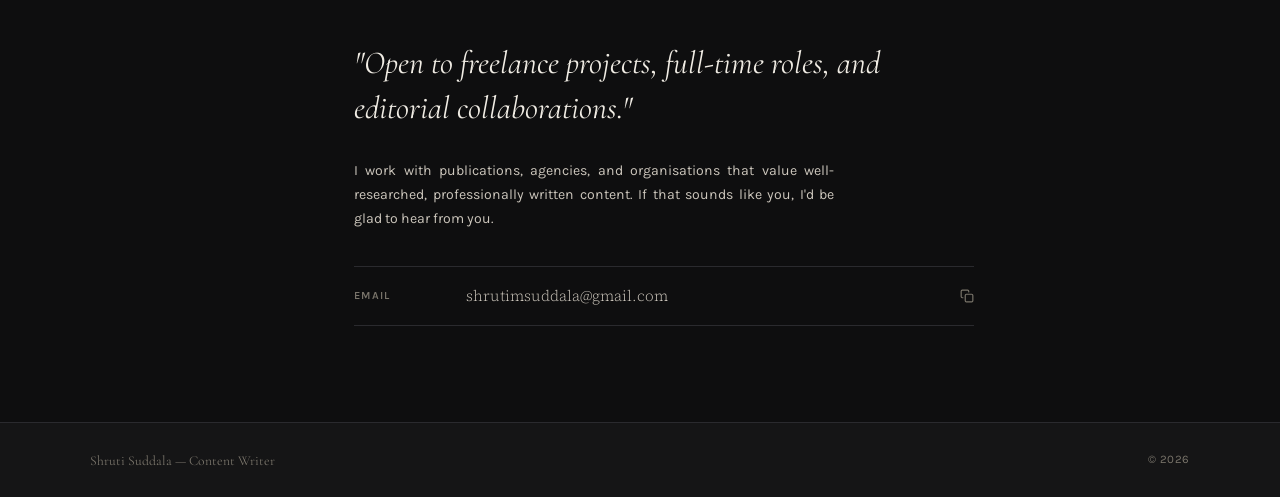
==== commit ae687736: "new changes 27-03-2026" ====
--- a/index.html
+++ b/index.html
@@ -116,8 +116,7 @@
     /* ── HERO ── */
     #profile { padding: 9rem 0 6rem; border-bottom: 1px solid var(--rule); }
     .hero-grid {
-      display: grid; grid-template-columns: 1fr 320px;
-      gap: 5rem; align-items: end;
+      display: flex; flex-direction: column;
     }
     .hero-kicker {
       font-family: 'Karla', sans-serif;
@@ -138,7 +137,7 @@
     .hero-name em { font-style: italic; font-weight: 400; color: var(--accent); }
     .hero-summary {
       font-size: 1.05rem; line-height: 1.85;
-      color: var(--ink-mid); max-width: 560px;
+      color: var(--ink-mid); max-width: 650px;
       margin-bottom: 2.4rem; font-weight: 300;
       text-align: justify;
     }
@@ -156,32 +155,31 @@
     .btn-ghost { background: transparent; color: var(--ink-mid); border: 1px solid var(--rule-lt); }
     .btn-ghost:hover { border-color: var(--ink-mid); color: var(--white); }
 
-    /* Hero aside */
-    .profile-photo-box {
-      width: 100%; aspect-ratio: 3/4;
-      background: var(--surface2); border: 1px solid var(--rule-lt);
-      display: flex; flex-direction: column;
-      align-items: center; justify-content: center; gap: 0.8rem;
-      color: var(--ink-dim); font-family: 'Karla', sans-serif;
-      font-size: 0.72rem; letter-spacing: 0.08em; text-transform: uppercase;
-      margin-bottom: 1.4rem;
-    }
-    .photo-icon {
-      width: 44px; height: 44px;
-      border: 1px solid var(--rule-lt); border-radius: 50%;
-      display: flex; align-items: center; justify-content: center;
-      font-size: 1.2rem; color: var(--ink-dim);
-    }
-    .profile-meta { display: flex; flex-direction: column; }
-    .meta-row {
-      display: flex; justify-content: space-between; align-items: baseline; gap: 1rem;
-      padding: 0.65rem 0; border-bottom: 1px solid var(--rule);
-      font-family: 'Karla', sans-serif;
-    }
-    .meta-row:last-child { border-bottom: none; }
-    .meta-label { font-size: 0.68rem; font-weight: 600; letter-spacing: 0.1em; text-transform: uppercase; color: var(--ink-dim); }
-    .meta-value { font-size: 0.82rem; color: var(--ink-mid); font-weight: 500; }
-    .meta-available { color: var(--accent); font-weight: 600; }
+    /* Hero meta inline */
+    .hero-meta {
+      display: flex; align-items: center; flex-wrap: wrap; gap: 0.4rem;
+      margin-bottom: 2.4rem;
+      font-family: 'Karla', sans-serif; font-size: 0.88rem;
+      color: var(--ink); font-weight: 500; letter-spacing: 0.01em;
+    }
+    .hero-meta .dot {
+      width: 4px; height: 4px; border-radius: 50%;
+      background: var(--accent); margin: 0 0.6rem;
+    }
+    .hero-meta .avail {
+      color: var(--accent); font-weight: 600;
+      display: inline-flex; align-items: center; gap: 0.45rem;
+    }
+    .hero-meta .avail::before {
+      content: ''; width: 6px; height: 6px; border-radius: 50%;
+      background: var(--accent);
+      animation: pulse 2s ease-in-out infinite;
+    }
+    @keyframes pulse {
+      0%, 100% { opacity: 1; }
+      50% { opacity: 0.3; }
+    }
+
 
     /* ── SECTION COMMONS ── */
     .section-wrap { padding: 5rem 0; border-bottom: 1px solid var(--rule); }
@@ -488,9 +486,6 @@
 
     /* ── RESPONSIVE ── */
     @media (max-width: 860px) {
-      .hero-grid { grid-template-columns: 1fr; gap: 2.5rem; }
-      .hero-aside { display: grid; grid-template-columns: 160px 1fr; gap: 1.5rem; align-items: start; }
-      .profile-photo-box { aspect-ratio: 1/1; }
       .section-header, .exp-item { grid-template-columns: 1fr; gap: 0.8rem; }
       .section-header { margin-bottom: 2rem; }
       .skills-grid { grid-template-columns: 1fr; }
@@ -511,17 +506,16 @@
       .mobile-menu { display: flex; }
       .nav-inner { padding: 1rem 1.2rem; }
       .page-wrap { padding: 0 1.2rem; }
-      .hero-aside { grid-template-columns: 1fr; }
-      .profile-photo-box { aspect-ratio: 3/4; max-width: 200px; margin: 0 auto; }
+      .hero-meta { font-size: 0.78rem; gap: 0.3rem; }
+      .hero-meta .dot { margin: 0 0.4rem; }
+      .hero-name { font-size: 2.8rem; }
       .stats-row { grid-template-columns: 1fr 1fr; }
-      .stat-figure { font-size: 1.8rem; }
+      .stat-figure { font-size: 1.6rem; }
+      .stat-cell { padding: 1.2rem 1rem; }
       .copy-card-headline { font-size: 1.15rem; }
       .article-item { grid-template-columns: 1fr; }
       .article-num { display: none; }
       .exp-item { gap: 0.5rem; }
-      .stat-cell { padding: 1.2rem 1rem; }
-      .stat-figure { font-size: 1.6rem; }
-      .meta-row { flex-direction: column; gap: 0.2rem; }
     }
   </style>
 </head>
@@ -564,41 +558,25 @@
     <div class="hero-grid">
       <div class="hero-text">
         <div class="hero-kicker">Content Writer &amp; Researcher</div>
-        <h1 class="hero-name">Shruti<br><em>Suddala</em></h1>
+        <h1 class="hero-name">Shruti <em>Suddala</em></h1>
         <p class="hero-summary">
           Research-driven content writer specialising in <strong>data breach litigation,
           consumer rights, and cybersecurity</strong>. With a prior career in fraud
           investigation, I bring forensic precision and analytical depth to every article —
           translating complex legal and technical subject matter into clear, authoritative writing.
         </p>
+        <div class="hero-meta">
+          <span>India</span>
+          <span class="dot"></span>
+          <span>Legal &amp; Cyber Content</span>
+          <span class="dot"></span>
+          <span>4+ Years Experience</span>
+          <span class="dot"></span>
+          <span class="avail">Available for Work</span>
+        </div>
         <div class="hero-actions">
           <a href="#work" class="btn btn-primary">View Selected Work</a>
           <a href="#contact" class="btn btn-ghost">Get In Touch</a>
-        </div>
-      </div>
-
-      <div class="hero-aside reveal">
-        <div class="profile-photo-box">
-          <div class="photo-icon">◯</div>
-          <span>Photo Placeholder</span>
-        </div>
-        <div class="profile-meta">
-          <div class="meta-row">
-            <span class="meta-label">Based in</span>
-            <span class="meta-value">India</span>
-          </div>
-          <div class="meta-row">
-            <span class="meta-label">Speciality</span>
-            <span class="meta-value">Legal &amp; Cyber Content</span>
-          </div>
-          <div class="meta-row">
-            <span class="meta-label">Experience</span>
-            <span class="meta-value">4+ Years</span>
-          </div>
-          <div class="meta-row">
-            <span class="meta-label">Status</span>
-            <span class="meta-value meta-available">Available</span>
-          </div>
         </div>
       </div>
     </div>
